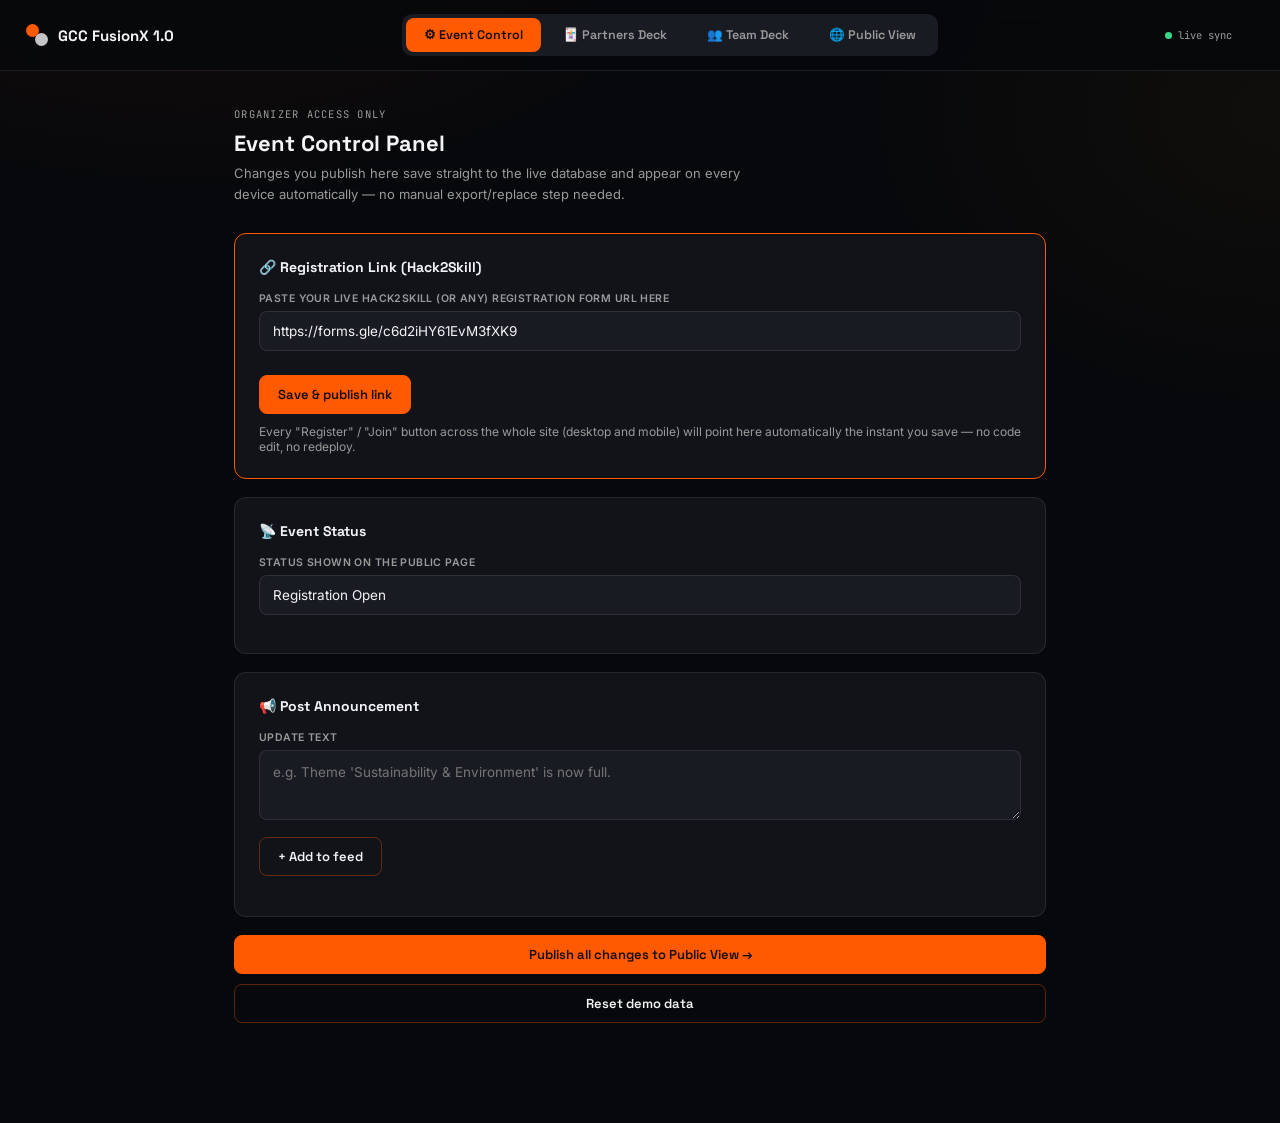
==== admin-portal.html @ 1b9ea613 "Update site content, jury assets, mobile view, and live sync fixes" ====
<!DOCTYPE html>
<html lang="en">
<head>
<meta charset="UTF-8"><meta name="viewport" content="width=device-width, initial-scale=1.0">
<title>GCC FusionX 1.0 — Unified Admin Portal</title>
<link href="https://fonts.googleapis.com/css2?family=Space+Grotesk:wght@500;600;700&family=Inter:wght@400;500;600&family=JetBrains+Mono:wght@400;500;600&display=swap" rel="stylesheet">
<script src="state.js"></script>
<script src="animations.js" defer></script>
<!-- The real, permanent published data (see data/site-data.js). Admin
     edits below start from this baseline, and "Download & Publish"
     writes a new copy of this exact file for you to replace it with. -->
<script src="data/site-data.js"></script>
<!-- Firebase: every save below (partners, team, registration link) now
     writes straight to this shared database — automatic, no manual
     download/replace step. Every visitor's browser listens to the same
     database in real time. -->
<script src="https://www.gstatic.com/firebasejs/10.12.2/firebase-app-compat.js"></script>
<script src="https://www.gstatic.com/firebasejs/10.12.2/firebase-firestore-compat.js"></script>
<script src="js/firebase-init.js"></script>
<script src="js/site-live-sync.js"></script>
<style>
/* =====================================================================
   DESIGN TOKENS
   ===================================================================== */
:root{
  --bg:#07080b; --surface:#111318; --surface2:#191b22; --surface3:#1f2130;
  --ink:#f4f4f6; --muted:#9a9a9a; --muted2:#5a5c68;
  --accent:#FF5A00; --accent-dim:rgba(255,90,0,0.14); --accent-border:rgba(255,90,0,0.35);
  --green:#35d68a; --green-dim:rgba(53,214,138,0.1); --green-border:rgba(53,214,138,0.28);
  --amber:#ffb020;
  --line:rgba(255,255,255,0.09); --line-hover:rgba(255,255,255,0.2);
  --radius:12px; --radius-sm:8px;
  --font-ui:'Inter',sans-serif;
  --font-display:'Space Grotesk',sans-serif;
  --font-mono:'JetBrains Mono',monospace;
}
*{box-sizing:border-box;margin:0;padding:0;}
html,body{background:var(--bg);color:var(--ink);font-family:var(--font-ui);font-size:14px;-webkit-font-smoothing:antialiased;}
body{
  background-image:
    radial-gradient(ellipse 900px 500px at 15% -10%,rgba(255,90,0,0.07),transparent 60%),
    radial-gradient(ellipse 700px 500px at 100% 10%,rgba(255,176,32,0.04),transparent 60%);
  min-height:100vh;
}
h1,h2,h3{font-family:var(--font-display);margin:0;}
a{color:inherit;text-decoration:none;}
code{font-family:var(--font-mono);font-size:.9em;}

/* =====================================================================
   TOP MODE BAR
   ===================================================================== */
.modebar{
  background:rgba(7,8,11,.9);
  backdrop-filter:blur(16px);
  border-bottom:1px solid var(--line);
  padding:14px 26px;
  display:flex;align-items:center;justify-content:space-between;
  flex-wrap:wrap;gap:12px;
  position:sticky;top:0;z-index:50;
}
.brand{display:flex;align-items:center;gap:10px;font-family:var(--font-display);font-weight:700;font-size:15px;}
.brand .mark{width:22px;height:22px;position:relative;}
.brand .mark .c1,.brand .mark .c2{position:absolute;width:13px;height:13px;border-radius:50%;}
.brand .mark .c1{background:var(--accent);top:0;left:0;}
.brand .mark .c2{background:var(--ink);bottom:0;right:0;opacity:.8;}

.tabs{display:flex;gap:4px;background:var(--surface2);padding:4px;border-radius:10px;}
.tab{
  padding:9px 18px;border-radius:8px;
  font-size:12.5px;font-weight:600;font-family:var(--font-display);
  cursor:pointer;color:var(--muted);background:transparent;border:none;
  transition:background .18s,color .18s;
}
.tab.active{background:var(--accent);color:#140D0A;}
.tab:hover:not(.active){background:var(--surface3);color:var(--ink);}

.conn{font-family:var(--font-mono);font-size:10.5px;color:var(--muted);display:flex;align-items:center;gap:6px;}
.live-dot{width:7px;height:7px;border-radius:50%;background:var(--green);
  box-shadow:0 0 0 0 rgba(53,214,138,.55);animation:ldpulse 1.8s infinite;}
@keyframes ldpulse{0%{box-shadow:0 0 0 0 rgba(53,214,138,.55);}70%{box-shadow:0 0 0 7px rgba(53,214,138,0);}100%{box-shadow:0 0 0 0 rgba(53,214,138,0);}}
.waveform{display:flex;align-items:flex-end;gap:2px;height:12px;margin-left:2px;}
.waveform span{width:2px;background:var(--green);border-radius:1px;animation:wv .9s ease-in-out infinite;}
.waveform span:nth-child(1){animation-delay:0s;}
.waveform span:nth-child(2){animation-delay:.15s;}
.waveform span:nth-child(3){animation-delay:.3s;}
.waveform span:nth-child(4){animation-delay:.45s;}
@keyframes wv{0%,100%{height:3px;}50%{height:12px;}}

.view{display:none;} .view.active{display:block;}

/* =====================================================================
   SHARED FORM COMPONENTS
   ===================================================================== */
.wrap{max-width:860px;margin:0 auto;padding:36px 24px 100px;}
.eyebrow{font-family:var(--font-mono);font-size:10.5px;letter-spacing:.12em;text-transform:uppercase;color:var(--muted);margin-bottom:8px;}
h1.pg{font-family:var(--font-display);font-size:22px;font-weight:700;margin-bottom:6px;}
p.lede{color:var(--muted);font-size:13px;margin-bottom:28px;max-width:520px;line-height:1.6;}
.card{background:var(--surface);border:1px solid var(--line);border-radius:var(--radius);padding:24px;margin-bottom:18px;transition:border-color .2s;}
.card:hover{border-color:var(--line-hover);}
.card h3{font-family:var(--font-display);font-size:14px;margin-bottom:16px;display:flex;align-items:center;gap:8px;}
.field-label{font-size:10.5px;color:var(--muted);letter-spacing:.04em;text-transform:uppercase;margin-bottom:6px;display:block;}
.field{width:100%;background:var(--surface2);border:1px solid var(--line);color:var(--ink);border-radius:var(--radius-sm);padding:11px 13px;font-size:13.5px;font-family:var(--font-ui);margin-bottom:14px;transition:border-color .15s,box-shadow .15s;}
.field:focus{outline:none;border-color:var(--accent);box-shadow:0 0 0 3px var(--accent-dim);}
textarea.field{resize:vertical;min-height:70px;}
select.field{appearance:none;}
.grid2{display:grid;grid-template-columns:1fr 1fr;gap:14px;}
.btn{padding:10px 18px;border-radius:var(--radius-sm);font-family:var(--font-display);font-weight:600;font-size:13px;border:1px solid var(--line);cursor:pointer;display:inline-flex;align-items:center;gap:8px;background:var(--surface2);color:var(--ink);transition:border-color .15s,background .15s,transform .1s;}
.btn:hover{border-color:var(--line-hover);background:var(--surface3);}
.btn:active{transform:scale(.97);}
.btn-primary{background:var(--accent);border-color:var(--accent);color:#140D0A;}
.btn-primary:hover{background:#ff7020;border-color:#ff7020;}
.btn-outline{background:transparent;border:1px solid var(--accent-border);color:var(--ink);}
.btn-full{width:100%;justify-content:center;}
.btn-sm{padding:7px 12px;font-size:12px;}
.btn-danger{color:#ff6b6b;}
.thumb{width:100%;height:140px;object-fit:cover;border-radius:8px;border:1px solid var(--line);margin-bottom:12px;background:var(--surface2);}
.status-pill{display:inline-flex;align-items:center;gap:6px;font-family:var(--font-mono);font-size:11px;padding:6px 12px;border-radius:14px;}
.status-pill.open{background:var(--green-dim);color:var(--green);}
.status-pill.closed{background:var(--accent-dim);color:var(--accent);}
.status-pill.live{background:#2b2410;color:#f0c65a;}
.feed-item{padding:12px 0;border-bottom:1px solid var(--line);font-size:12.5px;color:var(--muted);display:flex;justify-content:space-between;gap:10px;}
.feed-item:last-child{border-bottom:none;}
.feed-item b{color:var(--ink);font-weight:500;}
.feed-item .ftime{font-family:var(--font-mono);font-size:10.5px;color:var(--muted2);white-space:nowrap;}
.del-x{color:var(--muted2);cursor:pointer;font-size:14px;margin-left:8px;}
.del-x:hover{color:#ff6b6b;}

/* Stepper */
.stepper{display:flex;align-items:center;border:1px solid var(--accent-border);border-radius:var(--radius-sm);overflow:hidden;background:var(--surface2);}
.stepper button{padding:10px 14px;background:transparent;border:none;color:var(--ink);font-weight:bold;cursor:pointer;font-size:16px;transition:background .15s;}
.stepper button:hover{background:var(--surface3);}
.stepper input{width:54px;text-align:center;border:none;padding:10px 0;background:transparent;color:var(--ink);font-size:14px;}

/* =====================================================================
   PUBLIC VIEW
   ===================================================================== */
.pub-hero{position:relative;height:300px;overflow:hidden;border-bottom:1px solid var(--line);}
.pub-hero img{width:100%;height:100%;object-fit:cover;display:block;}
.pub-hero .overlay{position:absolute;inset:0;background:linear-gradient(180deg,rgba(7,8,11,.1) 0%,rgba(7,8,11,.95) 100%);display:flex;flex-direction:column;justify-content:flex-end;padding:28px;}
.pub-hero h1{font-family:var(--font-display);font-weight:700;font-size:26px;margin-bottom:6px;}
.pub-status-row{display:flex;align-items:center;gap:12px;padding:14px 28px;border-bottom:1px solid var(--line);background:var(--surface);}
.pub-body{padding:28px;}
.pub-section{margin-bottom:28px;}
.pub-section h2{font-family:var(--font-display);font-size:14px;margin-bottom:12px;color:var(--muted);text-transform:uppercase;letter-spacing:.06em;font-weight:600;}
.payment-banner{background:var(--surface);border:1px solid var(--green-border);border-radius:var(--radius-sm);padding:16px 20px;margin-bottom:22px;font-size:13.5px;}
.payment-banner b{color:var(--green);}
.video-embed{border:1px solid var(--line);border-radius:var(--radius-sm);padding:14px;font-size:12.5px;color:var(--muted);background:var(--surface);}
.video-embed a{color:var(--accent);}
.last-sync{font-family:var(--font-mono);font-size:10.5px;color:var(--muted2);text-align:center;padding:20px;}

/* Public view — partner cards (read-only) */
.pub-partners-grid{display:grid;grid-template-columns:repeat(auto-fill,minmax(240px,1fr));gap:14px;}
.pub-partner-card{background:var(--surface);border:1px solid var(--line);border-radius:var(--radius);padding:18px;display:flex;flex-direction:column;gap:10px;transition:border-color .2s;}
.pub-partner-card:hover{border-color:var(--line-hover);}
.pub-partner-top{display:flex;align-items:center;gap:12px;}
.pub-partner-logo{width:44px;height:44px;border-radius:8px;background:#0d0e12;border:1px solid var(--line);display:flex;align-items:center;justify-content:center;overflow:hidden;flex-shrink:0;}
.pub-partner-logo img{width:80%;height:80%;object-fit:contain;}
.pub-partner-logo .no-logo{font-size:9px;color:var(--muted2);text-align:center;line-height:1.2;padding:2px;}
.pub-partner-name{font-family:var(--font-display);font-size:13.5px;font-weight:600;line-height:1.3;}
.pub-partner-role{font-size:11.5px;color:var(--muted);margin-top:1px;}
.pub-partner-badge{display:inline-block;font-family:var(--font-mono);font-size:9.5px;letter-spacing:.06em;text-transform:uppercase;padding:3px 8px;border-radius:20px;background:var(--accent-dim);color:var(--accent);border:1px solid var(--accent-border);width:fit-content;}
.pub-partner-desc{font-size:12px;color:var(--muted);line-height:1.55;}
.pub-partner-link{display:inline-flex;align-items:center;gap:5px;font-size:12px;font-weight:600;color:var(--accent);text-decoration:none;margin-top:2px;}
.pub-partner-link:hover{text-decoration:underline;}
.pub-partners-empty{font-size:12.5px;color:var(--muted2);padding:16px 0;}

/* =====================================================================
   PARTNERS DECK
   ===================================================================== */
.deck-intro{color:var(--muted);font-size:13.5px;line-height:1.6;margin-bottom:22px;padding:14px 16px;background:var(--surface);border:1px solid var(--line);border-radius:10px;}
.deck-intro strong{color:var(--ink);font-weight:600;}
.deck-actions{display:flex;gap:8px;flex-wrap:wrap;margin-bottom:22px;}

.partner-deck-card{display:grid;grid-template-columns:44px 1fr;gap:0;background:var(--surface);border:1px solid var(--line);border-radius:var(--radius);margin-bottom:16px;overflow:hidden;transition:border-color .2s;}
.partner-deck-card:hover{border-color:var(--line-hover);}
.card-rail{background:var(--surface2);border-right:1px solid var(--line);display:flex;flex-direction:column;align-items:center;justify-content:space-between;padding:16px 0;}
.rail-num{font-family:var(--font-display);font-size:13px;font-weight:600;color:var(--accent);}
.rail-order-btns{display:flex;flex-direction:column;gap:4px;}
.rail-btn{width:26px;height:22px;border:1px solid var(--line);background:transparent;color:var(--muted);border-radius:5px;cursor:pointer;font-size:11px;display:flex;align-items:center;justify-content:center;}
.rail-btn:hover{color:var(--ink);border-color:var(--line-hover);}
.rail-btn:disabled{opacity:.25;cursor:default;}
.card-body{padding:20px 22px;}
.card-body-grid{display:grid;grid-template-columns:132px 1fr;gap:20px;}
.logo-col{display:flex;flex-direction:column;align-items:center;gap:8px;}
.logo-preview{width:100%;aspect-ratio:1;border-radius:10px;background:#0d0e12;border:1px solid var(--line);display:flex;align-items:center;justify-content:center;overflow:hidden;}
.logo-preview img{width:78%;height:78%;object-fit:contain;}
.logo-preview.empty{color:var(--muted2);font-size:11px;text-align:center;padding:8px;}
.logo-upload-btn{font-size:11px;width:100%;justify-content:center;}
.member-photo-preview{width:56px;height:56px;border-radius:50%;background:#0d0e12;border:1px solid var(--line);display:flex;align-items:center;justify-content:center;overflow:hidden;flex-shrink:0;}
.member-photo-preview img{width:100%;height:100%;object-fit:cover;}
.member-photo-preview.empty{color:var(--muted2);font-size:9px;text-align:center;line-height:1.2;padding:2px;}
.member-photo-upload-btn{font-size:11px;white-space:nowrap;}
.logo-path-input{width:100%;font-size:11px;padding:6px 8px;text-align:center;}
.field-group{display:flex;flex-direction:column;gap:4px;}
.field-row{display:grid;grid-template-columns:1fr 1fr;gap:14px;margin-bottom:14px;}
.field-full{margin-bottom:14px;}
label{font-size:11px;font-weight:600;letter-spacing:.04em;text-transform:uppercase;color:var(--muted2);}
input[type="text"],input[type="url"],textarea,select{font-family:var(--font-ui);background:#0d0e12;border:1px solid var(--line);border-radius:8px;padding:9px 11px;font-size:13.5px;color:var(--ink);width:100%;resize:vertical;}
input:focus,textarea:focus,select:focus{outline:none;border-color:var(--accent);box-shadow:0 0 0 3px var(--accent-dim);}
textarea{min-height:54px;line-height:1.5;font-family:var(--font-ui);}
.type-select{max-width:220px;}
.card-footer-row{display:flex;align-items:center;justify-content:space-between;margin-top:4px;padding-top:14px;border-top:1px solid var(--line);}
.link-toggle-row{display:flex;align-items:center;gap:8px;}
.link-fields{display:none;grid-template-columns:1.3fr 1fr;gap:14px;margin-top:12px;}
.link-fields.visible{display:grid;}
input[type="checkbox"]{width:15px;height:15px;accent-color:var(--accent);}
.add-partner-btn{width:100%;padding:16px;border:1.5px dashed var(--line);border-radius:var(--radius);background:transparent;color:var(--muted);font-family:var(--font-ui);font-size:13.5px;font-weight:500;cursor:pointer;transition:border-color .15s,color .15s,background .15s;}
.add-partner-btn:hover{border-color:var(--accent);color:var(--ink);background:var(--accent-dim);}
input[type="file"]{display:none;}
.empty-state{text-align:center;padding:60px 20px;color:var(--muted);}

/* =====================================================================
   TOASTS
   ===================================================================== */
.toast-event{position:fixed;bottom:22px;left:50%;transform:translateX(-50%) translateY(20px);background:var(--green);color:#08150f;font-family:var(--font-display);font-weight:600;font-size:13px;padding:12px 22px;border-radius:8px;opacity:0;transition:all .25s;pointer-events:none;z-index:999;}
.toast-event.show{opacity:1;transform:translateX(-50%) translateY(0);}
.toast-deck{position:fixed;bottom:22px;right:22px;background:var(--surface2);border:1px solid var(--green-border);color:var(--green);font-size:12.5px;font-weight:500;padding:9px 16px;border-radius:999px;display:flex;align-items:center;gap:7px;opacity:0;transform:translateY(8px);transition:opacity .25s,transform .25s;pointer-events:none;z-index:999;}
.toast-deck.show{opacity:1;transform:translateY(0);}

@media(max-width:680px){
  .card-body-grid{grid-template-columns:1fr;} .field-row,.link-fields{grid-template-columns:1fr;}
  .logo-col{flex-direction:row;align-items:center;} .logo-preview{width:60px;height:60px;flex-shrink:0;}
  .grid2{grid-template-columns:1fr;} .modebar{padding:12px 16px;}
  .tabs .tab{padding:8px 10px;font-size:11px;} .wrap{padding:22px 14px 100px;}
}
</style>
</head>
<body>

<!-- ============================================================
     MODE BAR — 3 tabs
     ============================================================ -->
<div class="modebar">
  <div class="brand">
    <div class="mark"><div class="c1"></div><div class="c2"></div></div>
    GCC FusionX 1.0
  </div>
  <div class="tabs">
    <button class="tab active" id="tabEvent"  onclick="switchView('event')">&#9881; Event Control</button>
    <button class="tab"        id="tabDeck"   onclick="switchView('deck')">&#127183; Partners Deck</button>
    <button class="tab"        id="tabTeam"   onclick="switchView('team')">&#128101; Team Deck</button>
    <button class="tab"        id="tabPublic" onclick="switchView('public')">&#127760; Public View</button>
  </div>
  <div class="conn">
    <span class="live-dot"></span> live sync
    <span class="waveform"><span></span><span></span><span></span><span></span></span>
  </div>
</div>

<!-- ============================================================
     TAB 1  EVENT CONTROL
     ============================================================ -->
<div class="view active" id="view-event">
  <div class="wrap">
    <div class="eyebrow">Organizer access only</div>
    <h1 class="pg">Event Control Panel</h1>
    <p class="lede">Changes you publish here save straight to the live database and appear on every device automatically — no manual export/replace step needed.</p>

    <div class="card" style="border-color:var(--accent,#ff5a00);">
      <h3>&#128279; Registration Link (Hack2Skill)</h3>
      <label class="field-label">Paste your live Hack2Skill (or any) registration form URL here</label>
      <input class="field" id="regLinkInput" placeholder="https://hack2skill.com/hackathon/your-form-slug">
      <button class="btn btn-primary" style="margin-top:10px;" onclick="saveRegLink()">Save &amp; publish link</button>
      <div id="regLinkStatus" style="margin-top:8px;font-size:12.5px;color:var(--muted);"></div>
      <p style="margin-top:10px;font-size:12px;color:var(--muted);">
        Every "Register" / "Join" button across the whole site (desktop and mobile) will point here
        automatically the instant you save &#8212; no code edit, no redeploy.
      </p>
    </div>

    <div class="card">
      <h3>&#128225; Event Status</h3>
      <label class="field-label">Status shown on the public page</label>
      <select class="field" id="statusInput">
        <option value="open">Registration Open</option>
        <option value="closing">Closing Soon</option>
        <option value="closed">Registration Closed</option>
        <option value="live">Event Live &#8212; Day of Hackathon</option>
        <option value="ended">Event Ended</option>
      </select>
    </div>

    <div class="card">
      <h3>&#128226; Post Announcement</h3>
      <label class="field-label">Update text</label>
      <textarea class="field" id="updateInput" placeholder="e.g. Theme 'Sustainability &amp; Environment' is now full."></textarea>
      <button class="btn btn-outline" onclick="postUpdate()">+ Add to feed</button>
      <div id="feedList" style="margin-top:16px;"></div>
    </div>

    <button class="btn btn-primary btn-full" onclick="publishAll()">Publish all changes to Public View &#8594;</button>
    <button class="btn btn-outline btn-full" style="margin-top:10px;" onclick="resetEventData()">Reset demo data</button>
  </div>
</div>

<!-- ============================================================
     TAB 2  PARTNERS DECK
     ============================================================ -->
<div class="view" id="view-deck">
  <div class="wrap">
    <div class="eyebrow">Partners carousel editor</div>
    <h1 class="pg">Partners Control Deck</h1>
    <div class="deck-intro" style="border-color:var(--green,#2ecc71);">
      <strong>&#9989; Automatic now:</strong> every change here saves straight to the live
      database and updates <code>index.html</code> everywhere &#8212; this browser, other
      devices, mobile, even after you close this tab or share/host the code. No download,
      no manual file replace needed.
    </div>
    <div class="deck-actions">
      <button class="btn btn-sm" id="btnExport">Export JSON (backup)</button>
      <button class="btn btn-sm" id="btnImport">Import JSON</button>
      <input type="file" id="importFile" accept="application/json">
      <button class="btn btn-sm btn-danger" id="btnReset">Reset to defaults</button>
      <a class="btn btn-sm btn-primary" href="index.html" target="_blank" rel="noopener">View live page &#8599;</a>
    </div>
    <div id="cardsList"></div>
    <button class="add-partner-btn" id="btnAdd">+ Add partner / sponsor</button>
  </div>
</div>

<!-- ============================================================
     TAB 2b  TEAM DECK (Guide the Vision / Organizers)
     ============================================================ -->
<div class="view" id="view-team">
  <div class="wrap">
    <div class="eyebrow">Organizer editor</div>
    <h1 class="pg">Team Control Deck</h1>
    <div class="deck-intro">
      <strong>How this works:</strong> this edits the "Guide the Vision" and "Organizers"
      groups shown on <code>index.html</code>'s desktop People section AND the
      mobile Organizers accordion &#8212; both read the same data, so a change here updates
      both at once.
    </div>
    <div class="deck-intro" style="border-color:var(--green,#2ecc71);">
      <strong>&#9989; Automatic now:</strong> every change here saves straight to the live
      database and updates everywhere &#8212; this browser, other devices, mobile, even after
      you close this tab or share/host the code. No download, no manual file replace needed.
    </div>
    <div class="deck-actions">
      <button class="btn btn-sm btn-danger" id="btnTeamReset">Reset to defaults</button>
      <a class="btn btn-sm btn-primary" href="index.html" target="_blank" rel="noopener">View live page &#8599;</a>
    </div>
    <div id="teamGroupsList"></div>
    <button class="btn btn-primary btn-full" style="margin-top:18px;" onclick="publishTeam()">Publish all changes to Public View &#8594;</button>
  </div>
</div>

<!-- ============================================================
     TAB 3  PUBLIC VIEW
     ============================================================ -->
<div class="view" id="view-public">
  <div class="pub-hero">
    <img id="pubHeroImg" src="" alt="event">
    <div class="overlay">
      <h1>FUSIONX 1.0 &#8212; Where Ideas Collide</h1>
      <div style="font-family:var(--font-mono);font-size:11px;color:var(--muted);margin-top:4px;">Paavai Engineering College &middot; Dept of IT &times; Growing Coders Club</div>
    </div>
  </div>
  <div class="pub-status-row">
    <span class="status-pill open" id="pubStatusPill">Registration Open</span>
    <span style="font-family:var(--font-mono);font-size:11px;color:var(--muted2);">Updated live by event organizers</span>
  </div>
  <div style="max-width:860px;margin:0 auto;padding:0 0 80px;">
    <div class="pub-body">
      <div class="payment-banner" id="pubPaymentBanner" style="display:none;">
        <b>Payment update:</b> <span id="pubPaymentText"></span>
      </div>
      <div class="pub-section">
        <h2>Event Highlight Video</h2>
        <div class="video-embed" id="pubVideoBox">No video posted yet.</div>
      </div>
      <div class="pub-section">
        <h2>Live Announcements</h2>
        <div id="pubFeed"></div>
      </div>
      <div class="pub-section">
        <h2>Partners &amp; Sponsors</h2>
        <div id="pubPartnersList"></div>
      </div>
    </div>
  </div>
  <div class="last-sync" id="lastSync">syncing...</div>
</div>

<!-- Toasts -->
<div class="toast-event" id="toastEvent">Published &#10003;</div>
<div class="toast-deck"  id="toastDeck">&#10003; Saved &#8212; live on index.html</div>

<!-- ============================================================
     JAVASCRIPT
     ============================================================ -->
<script>
/* ==============================================================
   A — EVENT CONTROL (Tabs 1 + 3)
   ============================================================== */
var STORE_KEY = 'gcc_fusionx_live_state';
var DEFAULT_STATE = {
  heroImage: 'https://images.unsplash.com/photo-1504384308090-c894fdcc538d?w=1200&q=80',
  video: '', status: 'open', paymentNote: '',
  updates: [{ id: 1, text: 'Registrations are now open — 30 team slots across 5 themes.', time: new Date().toLocaleString() }]
};
var THEMES = ['Smart Campus & Education','AI for Social Good','Sustainability & Environment','Healthcare & Medical Innovation','Open Innovation & Emerging Tech'];

function sLabel(s){ return {open:'Registration Open',closing:'Closing Soon',closed:'Registration Closed',live:'Event Live — Day of Hackathon',ended:'Event Ended'}[s]||s; }
function sClass(s){ if(s==='open') return 'open'; if(s==='closed'||s==='ended') return 'closed'; return 'live'; }
function loadEvState(){ try{ var r=localStorage.getItem(STORE_KEY); return r?JSON.parse(r):JSON.parse(JSON.stringify(DEFAULT_STATE)); }catch(e){ return JSON.parse(JSON.stringify(DEFAULT_STATE)); } }
function saveEvState(state){ try{ localStorage.setItem(STORE_KEY,JSON.stringify(state)); return true; }catch(e){ return false; } }

var localState = loadEvState();
var latestSlots = null;

/* ==============================================================
   LIVE PUBLISH — writes partners + team + registration link
   straight to Firestore. This is what makes admin edits automatic:
   no download, no manual file replace, works the same whether this
   admin page is opened locally or on the hosted site.
   ============================================================== */
var REG_LINK_KEY = 'fusionx_registration_link';
var DEFAULT_REG_LINK = 'https://forms.gle/c6d2iHY61EvM3fXK9';
var registrationLink = (function(){
  try{ return localStorage.getItem(REG_LINK_KEY) || (window.FX_PUBLISHED_DATA && window.FX_PUBLISHED_DATA.registrationLink) || DEFAULT_REG_LINK; }
  catch(e){ return DEFAULT_REG_LINK; }
})();

function getEffectiveRegLink(){
  var input = document.getElementById('regLinkInput');
  if (input && input.value.trim()) {
    return input.value.trim();
  }
  if (registrationLink && registrationLink.trim()) {
    return registrationLink.trim();
  }
  if (window.FX_PUBLISHED_DATA && typeof window.FX_PUBLISHED_DATA.registrationLink === 'string' && window.FX_PUBLISHED_DATA.registrationLink.trim()) {
    return window.FX_PUBLISHED_DATA.registrationLink.trim();
  }
  try {
    var stored = localStorage.getItem(REG_LINK_KEY);
    if (stored && stored.trim()) return stored.trim();
  } catch(e){}
  return DEFAULT_REG_LINK;
}

function publishLive(){
  registrationLink = getEffectiveRegLink();
  if (window.FX_PUBLISHED_DATA) {
    window.FX_PUBLISHED_DATA.registrationLink = registrationLink;
  }
  if(!window.FX_DOC){
    return;
  }
  window.FX_DOC.set({
    partners: partners,
    team: teamData,
    registrationLink: registrationLink
  }, { merge: true }).catch(function(err){
    console.warn('[FusionX] Live publish failed:', err);
  });
}

function saveRegLink(){
  var input = document.getElementById('regLinkInput');
  var v = input ? input.value.trim() : '';
  registrationLink = v || DEFAULT_REG_LINK;
  try{ localStorage.setItem(REG_LINK_KEY, registrationLink); }catch(e){}
  if (window.FX_PUBLISHED_DATA) {
    window.FX_PUBLISHED_DATA.registrationLink = registrationLink;
  }
  if (input) input.value = registrationLink;
  publishLive();
  var st = document.getElementById('regLinkStatus');
  if (st) {
    st.style.color = 'var(--green)';
    st.textContent = 'Saved \u2713 every Register button on the site now points here.';
  }
}

// Hydrate the registration link field once the page (and, if connected,
// Firestore's live value) is ready.
function hydrateRegLink(){
  var input = document.getElementById('regLinkInput');
  if(!input) return;
  registrationLink = getEffectiveRegLink();
  input.value = registrationLink;
}
window.addEventListener('fx:live-update', hydrateRegLink);
document.addEventListener('DOMContentLoaded', hydrateRegLink);

// If this browser has no unpublished local draft, adopt the live
// Firestore data the moment it arrives (covers first load / a fresh
// browser / a fresh copy of the project that hasn't edited anything yet).
var PARTNERS_KEY_PROBE = 'fusionx_partners_store';
var TEAM_KEY_PROBE = 'fusionx_team_store';
window.addEventListener('fx:live-update', function(){
  var hasPartnersDraft, hasTeamDraft;
  try{ hasPartnersDraft = !!localStorage.getItem(PARTNERS_KEY_PROBE); }catch(e){ hasPartnersDraft = false; }
  try{ hasTeamDraft = !!localStorage.getItem(TEAM_KEY_PROBE); }catch(e){ hasTeamDraft = false; }
  if(!hasPartnersDraft){ partners = FXP.load(); if(typeof renderDeck==='function') renderDeck(); }
  if(!hasTeamDraft){ teamData = FXT.load(); if(typeof renderTeamDeck==='function') renderTeamDeck(); }
});


function loadSlots(){
  var raw=null;
  try{ raw=localStorage.getItem('fusionx_slots_store'); if(raw) latestSlots=JSON.parse(raw); }catch(e){}
  var defMax=parseInt(document.getElementById('globalSlotInput').value)||6;
  if(!latestSlots) latestSlots={defaultSlotsPerTheme:defMax,themes:{}};
  THEMES.forEach(function(t){ if(!latestSlots.themes[t]) latestSlots.themes[t]={used:0,remaining:defMax,total:defMax,isFull:false}; });
  var html='';
  Object.keys(latestSlots.themes).forEach(function(theme){
    var info=latestSlots.themes[theme];
    var pct=Math.min(100,Math.round((info.used/info.total)*100));
    var st=info.isFull
      ?'<span style="color:var(--accent);font-weight:bold;font-size:11.5px;">FULL (0/'+info.total+' left)</span>'
      :'<span style="color:var(--green);font-size:11.5px;">'+info.remaining+'/'+info.total+' slots left</span>';
    html+='<div style="margin-bottom:12px;"><div style="display:flex;justify-content:space-between;align-items:center;font-size:12.5px;margin-bottom:6px;"><span><b>'+theme+'</b></span>'+st+'</div>'
         +'<div style="height:7px;background:var(--surface2);border:1px solid var(--line);border-radius:4px;overflow:hidden;">'
         +'<div style="width:'+pct+'%;height:100%;background:'+(info.isFull?'var(--accent)':'linear-gradient(90deg,var(--accent),var(--green))')+';transition:width .4s ease;"></div></div></div>';
  });
  document.getElementById('adminSlotsList').innerHTML=html;
  updateBalanceView();
}

function updateBalanceView(){
  var sel=document.getElementById('adminSlotThemeSelect');
  var badge=document.getElementById('balanceBadge');
  var ratio=document.getElementById('balanceRatio');
  var usedEl=document.getElementById('balanceUsed');
  var inp=document.getElementById('themeSlotInput');
  if(!sel||!badge) return;
  var t=sel.value;
  var info=(latestSlots&&latestSlots.themes&&latestSlots.themes[t])||{used:0,remaining:6,total:6,isFull:false};
  ratio.textContent=info.remaining+' / '+info.total+' Slots Remaining';
  usedEl.textContent='Registered: '+info.used+' team(s) \u00b7 Available: '+info.remaining+' slot(s)';
  if(document.activeElement!==inp) inp.value=info.total;
  if(info.isFull||info.remaining<=0){ badge.textContent='FULL'; badge.style.background='rgba(255,90,0,.2)'; badge.style.color='var(--accent)'; }
  else{ badge.textContent='AVAILABLE'; badge.style.background='var(--green-dim)'; badge.style.color='var(--green)'; }
}

function stepSlot(id,d){ var el=document.getElementById(id); el.value=Math.max(1,Math.min(15,(parseInt(el.value)||6)+d)); }

function saveGlobalSlot(){
  var n=parseInt(document.getElementById('globalSlotInput').value);
  var st=document.getElementById('globalSlotStatus');
  if(isNaN(n)||n<1){ st.style.color='var(--accent)'; st.textContent='Min 1 slot.'; return; }
  if(!latestSlots) latestSlots={defaultSlotsPerTheme:n,themes:{}};
  latestSlots.defaultSlotsPerTheme=n;
  THEMES.forEach(function(t){ var u=(latestSlots.themes[t]&&latestSlots.themes[t].used)||0; latestSlots.themes[t]={used:u,remaining:Math.max(0,n-u),total:n,isFull:u>=n}; });
  localStorage.setItem('fusionx_slots_store',JSON.stringify(latestSlots));
  st.style.color='var(--green)'; st.textContent='All themes set to '+n+' slots \u2713';
  loadSlots();
}

function saveThemeSlot(){
  var t=document.getElementById('adminSlotThemeSelect').value;
  var n=parseInt(document.getElementById('themeSlotInput').value);
  var st=document.getElementById('themeSlotStatus');
  if(!t||isNaN(n)||n<1){ st.style.color='var(--accent)'; st.textContent='Select a theme and enter valid slots.'; return; }
  if(!latestSlots) latestSlots={defaultSlotsPerTheme:6,themes:{}};
  var u=(latestSlots.themes[t]&&latestSlots.themes[t].used)||0;
  latestSlots.themes[t]={used:u,remaining:Math.max(0,n-u),total:n,isFull:u>=n};
  localStorage.setItem('fusionx_slots_store',JSON.stringify(latestSlots));
  st.style.color='var(--green)'; st.textContent='"'+t+'" updated to '+n+' slots \u2713';
  loadSlots();
}

function escHtml(s){ var d=document.createElement('div'); d.innerText=s; return d.innerHTML; }

function renderFeedAdmin(){
  var el=document.getElementById('feedList');
  var items=(localState.updates||[]).slice().reverse();
  el.innerHTML=items.length?items.map(function(u){
    return '<div class="feed-item"><span><b>'+escHtml(u.text)+'</b></span><span class="ftime">'+u.time+' <span class="del-x" onclick="delUpdate('+u.id+')">&#10005;</span></span></div>';
  }).join(''):'<div class="feed-item">No announcements yet.</div>';
}

function postUpdate(){
  var t=document.getElementById('updateInput').value.trim();
  if(!t) return;
  localState.updates=localState.updates||[];
  localState.updates.push({id:Date.now(),text:t,time:new Date().toLocaleString()});
  document.getElementById('updateInput').value='';
  renderFeedAdmin();
}
function delUpdate(id){ localState.updates=(localState.updates||[]).filter(function(u){ return u.id!==id; }); renderFeedAdmin(); }
function previewHero(){ document.getElementById('heroPreview').src=document.getElementById('heroImageInput').value; }

function hydrateAdmin(){
  localState=loadEvState();
  document.getElementById('heroImageInput').value=localState.heroImage||'';
  document.getElementById('heroPreview').src=localState.heroImage||'';
  document.getElementById('videoInput').value=localState.video||'';
  document.getElementById('statusInput').value=localState.status||'open';
  document.getElementById('paymentInput').value=localState.paymentNote||'';
  renderFeedAdmin(); loadSlots();
}

function publishAll(){
  saveRegLink();
  localState.heroImage=document.getElementById('heroImageInput').value;
  localState.video=document.getElementById('videoInput').value;
  localState.status=document.getElementById('statusInput').value;
  localState.paymentNote=document.getElementById('paymentInput').value;
  var ok=saveEvState(localState);
  showEvToast(ok?'Published to Public View \u2713':'Publish failed \u2014 try again');
  renderPublic(localState);
}

function resetEventData(){ localState=JSON.parse(JSON.stringify(DEFAULT_STATE)); saveEvState(localState); hydrateAdmin(); showEvToast('Demo data reset'); }
function showEvToast(msg){ var t=document.getElementById('toastEvent'); t.textContent=msg; t.classList.add('show'); setTimeout(function(){ t.classList.remove('show'); },2200); }

function renderPublic(state){
  document.getElementById('pubHeroImg').src=state.heroImage||DEFAULT_STATE.heroImage;
  var pill=document.getElementById('pubStatusPill');
  pill.textContent=sLabel(state.status); pill.className='status-pill '+sClass(state.status);
  var banner=document.getElementById('pubPaymentBanner');
  if(state.paymentNote&&state.paymentNote.trim()){ banner.style.display='block'; document.getElementById('pubPaymentText').textContent=state.paymentNote; }
  else banner.style.display='none';
  document.getElementById('pubVideoBox').innerHTML=state.video?'&#9654; <a href="'+state.video+'" target="_blank">'+state.video+'</a>':'No video posted yet.';
  var upds=(state.updates||[]).slice().reverse();
  document.getElementById('pubFeed').innerHTML=upds.length?upds.map(function(u){ return '<div class="feed-item"><span>'+escHtml(u.text)+'</span><span class="ftime">'+u.time+'</span></div>'; }).join(''):'<div class="feed-item">No announcements yet.</div>';
  document.getElementById('lastSync').textContent='last synced '+new Date().toLocaleTimeString();
  renderPublicPartners(partners);
}

function renderPublicPartners(pts){
  // Use passed array (live in-memory) so public view is always in sync with admin deck
  if(!pts) pts = partners;
  var el=document.getElementById('pubPartnersList'); if(!el) return;
  if(!pts.length){ el.innerHTML='<div class="pub-partners-empty">No partners added yet.</div>'; return; }
  el.innerHTML='<div class="pub-partners-grid">'+pts.map(function(p){
    var logoHtml=p.logo
      ?'<img src="'+escAttr(p.logo)+'" alt="'+escAttr(p.name)+'">'
      :'<span class="no-logo">No logo</span>';
    var ctaHtml=(p.linkText&&p.linkUrl)
      ?'<a class="pub-partner-link" href="'+escAttr(p.linkUrl)+'" target="_blank" rel="noopener">'+escHtml(p.linkText)+' &#8599;</a>'
      :'';
    return '<div class="pub-partner-card">'
      +'<div class="pub-partner-top">'
      +'<div class="pub-partner-logo">'+logoHtml+'</div>'
      +'<div><div class="pub-partner-name">'+escHtml(p.name||'Unnamed')+'</div>'
      +'<div class="pub-partner-role">'+escHtml(p.role||'')+'</div></div>'
      +'</div>'
      +(p.type?'<div class="pub-partner-badge">'+escHtml(p.type)+'</div>':'')
      +(p.partnerDesc?'<div class="pub-partner-desc">'+escHtml(p.partnerDesc)+'</div>':'')
      +ctaHtml
      +'</div>';
  }).join('')+'</div>';
}

function pollPublic(){ if(!document.getElementById('view-public').classList.contains('active')) return; renderPublic(loadEvState()); }

/* ==============================================================
   B — PARTNERS DECK (Tab 2)
   ============================================================== */
var PARTNERS_KEY = 'fusionx_partners_store';
var TYPE_OPTIONS = ['Community Partner','Platform Partner','Sponsor','Flagship Collaboration','Media Partner','Custom'];
var DEFAULT_PARTNERS = [
  {id:'p1',logo:'assets/gdg-logo.png',type:'Community Partner',eyebrow:'Together We Build',headingWhite:'Community',headingAccent:'Partners',desc:'We collaborate with forward-thinking organizations and communities to empower builders, innovators, and future leaders.',name:'Google Developer Groups',role:'Community Partner',partnerDesc:'Empowering student developers through learning, sharing, and building cutting-edge applications together.',linkText:'',linkUrl:''},
  {id:'p2',logo:'assets/gcc-logo.png',type:'Organizing Partner',eyebrow:'Powering The Build',headingWhite:'Organizing',headingAccent:'Partners',desc:'Fostering programmatic excellence, peer learning, and hands-on developer experiences across the ecosystem.',name:'Growing Coders Club',role:'Organizing Partner',partnerDesc:'Building a community of passionate developers through workshops, hackathons, and collaborative projects.',linkText:'',linkUrl:''},
  {id:'p3',logo:'partners/devfolio-mark.svg',type:'Platform Partner',eyebrow:'Ideas Today, Impact Tomorrow',headingWhite:'Platform',headingAccent:'Partners',desc:'We team up with platforms that power builders across the ecosystem, from first commit to demo day.',name:'Devfolio',role:'Platform Partner',partnerDesc:"Powering India's largest hackathons with seamless project submission, judging, and builder ecosystem tools.",linkText:'',linkUrl:''}
];

var FXP = {
  // Start from: 1) an in-progress unpublished draft in this browser, if
  // any, 2) otherwise the real published data (data/site-data.js) so the
  // admin is always editing on top of what's actually live, 3) otherwise
  // the hardcoded demo defaults (only true on a totally fresh copy of
  // the project where data/site-data.js hasn't been created yet).
  load: function(){
    try{
      var r=localStorage.getItem(PARTNERS_KEY);
      if(r){ var d=JSON.parse(r); if(Array.isArray(d)&&d.length) return d; }
    }catch(e){}
    var pub=window.FX_PUBLISHED_DATA&&window.FX_PUBLISHED_DATA.partners;
    if(Array.isArray(pub)&&pub.length) return JSON.parse(JSON.stringify(pub));
    return JSON.parse(JSON.stringify(DEFAULT_PARTNERS));
  },
  save: function(arr){
    localStorage.setItem(PARTNERS_KEY,JSON.stringify(arr));
    publishLive();
  },
  reset: function(){ var d=JSON.parse(JSON.stringify(DEFAULT_PARTNERS)); partners=d; FXP.save(d); return d; },
  blank: function(){ return {id:'p'+Date.now(),logo:'',type:'Community Partner',eyebrow:'Together We Build',headingWhite:'',headingAccent:'Partners',desc:'',name:'',role:'',partnerDesc:'',linkText:'',linkUrl:''}; }
};

var partners = FXP.load();
var toastDeckTimer = null;

/* ==============================================================
   PUBLISH — turns the current in-browser draft (partners + team,
   whatever is in memory right now) into a downloadable copy of
   data/site-data.js. The admin replaces that one file in the
   project and re-shares/re-hosts — that's what makes an edit
   PERMANENT instead of living only in this browser's localStorage.
   ============================================================== */
function downloadPublishedData(){
  var payload = {
    registrationLink: getEffectiveRegLink(),
    partners: partners,
    team: teamData
  };
  var body = "/* ==================================================================\n"
    + "   FUSIONX \u2014 PUBLISHED SITE DATA (the real, permanent source of truth)\n"
    + "   Generated by admin-portal.html on " + new Date().toLocaleString() + "\n"
    + "   Replace the existing data/site-data.js in your project with this\n"
    + "   file, then re-zip / re-upload / redeploy. Every visitor \u2014 web or\n"
    + "   mobile, any browser \u2014 will then see exactly this data, permanently.\n"
    + "   ================================================================== */\n"
    + "window.FX_PUBLISHED_DATA = " + JSON.stringify(payload, null, 2) + ";\n";
  var blob = new Blob([body], {type: 'text/javascript'});
  var url = URL.createObjectURL(blob);
  var a = document.createElement('a');
  a.href = url; a.download = 'site-data.js';
  document.body.appendChild(a); a.click(); document.body.removeChild(a);
  URL.revokeObjectURL(url);
  showDeckToast();
}

function showDeckToast(){ var t=document.getElementById('toastDeck'); t.classList.add('show'); clearTimeout(toastDeckTimer); toastDeckTimer=setTimeout(function(){ t.classList.remove('show'); },1600); }
function persistDeck(){ FXP.save(partners); showDeckToast(); renderPublicPartners(partners); }
function escAttr(s){ return String(s||'').replace(/"/g,'&quot;'); }
function typeOpts(cur){
  var opts=TYPE_OPTIONS.indexOf(cur)>=0?TYPE_OPTIONS:[cur].concat(TYPE_OPTIONS);
  return opts.map(function(o){ return '<option value="'+escAttr(o)+'"'+(o===cur?' selected':'')+'>'+o+'</option>'; }).join('');
}

function cardTemplate(p,i,tot){
  var hasLink=!!(p.linkUrl&&p.linkUrl.trim());
  var logo=p.logo?'<img src="'+escAttr(p.logo)+'" alt="">':'<span>No logo yet</span>';
  return '<div class="partner-deck-card" data-id="'+p.id+'">'
    +'<div class="card-rail">'
    +'<div class="rail-num">'+String(i+1).padStart(2,'0')+'</div>'
    +'<div class="rail-order-btns">'
    +'<button class="rail-btn" data-action="up" '+(i===0?'disabled':'')+' title="Move earlier">&#9650;</button>'
    +'<button class="rail-btn" data-action="down" '+(i===tot-1?'disabled':'')+' title="Move later">&#9660;</button>'
    +'</div></div>'
    +'<div class="card-body"><div class="card-body-grid">'
    +'<div class="logo-col">'
    +'<div class="logo-preview '+(p.logo?'':'empty')+'" data-logo-preview>'+logo+'</div>'
    +'<button class="btn btn-sm logo-upload-btn" data-action="upload">Upload logo</button>'
    +'<input type="file" accept="image/*,.svg" data-action="upload-input">'
    +'<input type="text" class="logo-path-input" placeholder="or path e.g. assets/gdg-logo.png" value="'+escAttr(p.logo)+'" data-field="logo">'
    +'</div>'
    +'<div>'
    +'<div class="field-row">'
    +'<div class="field-group"><label>Partner type</label><select class="type-select" data-field="type">'+typeOpts(p.type)+'</select></div>'
    +'<div class="field-group"><label>Eyebrow text</label><input type="text" data-field="eyebrow" value="'+escAttr(p.eyebrow)+'" placeholder="e.g. Together We Build"></div>'
    +'</div>'
    +'<div class="field-row">'
    +'<div class="field-group"><label>Heading (white)</label><input type="text" data-field="headingWhite" value="'+escAttr(p.headingWhite)+'"></div>'
    +'<div class="field-group"><label>Heading (accent)</label><input type="text" data-field="headingAccent" value="'+escAttr(p.headingAccent)+'"></div>'
    +'</div>'
    +'<div class="field-group field-full"><label>Slide description</label><textarea data-field="desc">'+escHtml(p.desc||'')+'</textarea></div>'
    +'<div class="field-row">'
    +'<div class="field-group"><label>Partner name</label><input type="text" data-field="name" value="'+escAttr(p.name)+'"></div>'
    +'<div class="field-group"><label>Role label</label><input type="text" data-field="role" value="'+escAttr(p.role)+'"></div>'
    +'</div>'
    +'<div class="field-group field-full"><label>Partner description</label><textarea data-field="partnerDesc">'+escHtml(p.partnerDesc||'')+'</textarea></div>'
    +'<div class="card-footer-row">'
    +'<label class="link-toggle-row" style="text-transform:none;letter-spacing:0;font-size:12.5px;color:var(--muted);">'
    +'<input type="checkbox" data-action="toggle-link" '+(hasLink?'checked':'')+'>Add a call-to-action link</label>'
    +'<button class="btn btn-sm btn-danger" data-action="delete">Delete</button>'
    +'</div>'
    +'<div class="link-fields '+(hasLink?'visible':'')+'" data-link-fields>'
    +'<div class="field-group"><label>Link text</label><input type="text" data-field="linkText" value="'+escAttr(p.linkText)+'" placeholder="Explore FusionX 1.0 \u2192"></div>'
    +'<div class="field-group"><label>Link URL</label><input type="text" data-field="linkUrl" value="'+escAttr(p.linkUrl)+'" placeholder="register.html"></div>'
    +'</div>'
    +'</div></div></div></div>';
}

function renderDeck(){
  var cl=document.getElementById('cardsList');
  if(!partners.length){ cl.innerHTML='<div class="empty-state">No partners yet \u2014 add the first one below.</div>'; return; }
  cl.innerHTML=partners.map(function(p,i){ return cardTemplate(p,i,partners.length); }).join('');
}

document.getElementById('cardsList').addEventListener('input',function(e){
  var card=e.target.closest('.partner-deck-card'); if(!card) return;
  var p=partners.find(function(x){ return x.id===card.dataset.id; }); if(!p) return;
  var f=e.target.dataset.field;
  if(f){ p[f]=e.target.value;
    if(f==='logo'){ var prev=card.querySelector('[data-logo-preview]'); prev.classList.toggle('empty',!p.logo); prev.innerHTML=p.logo?'<img src="'+escAttr(p.logo)+'" alt="">':'<span>No logo yet</span>'; }
    persistDeck();
  }
});

document.getElementById('cardsList').addEventListener('change',function(e){
  var card=e.target.closest('.partner-deck-card'); if(!card) return;
  var p=partners.find(function(x){ return x.id===card.dataset.id; }); if(!p) return;
  if(e.target.dataset.action==='toggle-link'){
    card.querySelector('[data-link-fields]').classList.toggle('visible',e.target.checked);
    if(!e.target.checked){ p.linkText=''; p.linkUrl=''; card.querySelectorAll('[data-field="linkText"],[data-field="linkUrl"]').forEach(function(i){ i.value=''; }); persistDeck(); }
  }
  if(e.target.dataset.action==='upload-input'){
    var file=e.target.files[0]; if(!file) return;
    var reader=new FileReader();
    reader.onload=function(){
      p.logo=reader.result;
      var prev=card.querySelector('[data-logo-preview]'); prev.classList.remove('empty'); prev.innerHTML='<img src="'+p.logo+'" alt="">';
      card.querySelector('[data-field="logo"]').value=p.logo.slice(0,40)+'...';
      persistDeck();
    };
    reader.readAsDataURL(file);
  }
});

document.getElementById('cardsList').addEventListener('click',function(e){
  var btn=e.target.closest('button[data-action]'); if(!btn) return;
  var card=btn.closest('.partner-deck-card'); var id=card.dataset.id;
  var idx=partners.findIndex(function(x){ return x.id===id; }); if(idx===-1) return;
  var a=btn.dataset.action;
  if(a==='up'&&idx>0){ var tmp=partners[idx-1]; partners[idx-1]=partners[idx]; partners[idx]=tmp; persistDeck(); renderDeck(); }
  if(a==='down'&&idx<partners.length-1){ var tmp2=partners[idx+1]; partners[idx+1]=partners[idx]; partners[idx]=tmp2; persistDeck(); renderDeck(); }
  if(a==='delete'){ if(confirm('Delete "'+( partners[idx].name||'this partner')+'"? This cannot be undone.')){ partners.splice(idx,1); persistDeck(); renderDeck(); } }
  if(a==='upload'){ card.querySelector('[data-action="upload-input"]').click(); }
});

document.getElementById('btnAdd').addEventListener('click',function(){ partners.push(FXP.blank()); persistDeck(); renderDeck(); document.getElementById('cardsList').lastElementChild.scrollIntoView({behavior:'smooth',block:'center'}); });
document.getElementById('btnReset').addEventListener('click',function(){ if(confirm('Reset all partners to the 3 original defaults?')){ partners=FXP.reset(); renderDeck(); showDeckToast(); } });
document.getElementById('btnExport').addEventListener('click',function(){ var blob=new Blob([JSON.stringify(partners,null,2)],{type:'application/json'}); var url=URL.createObjectURL(blob); var a=document.createElement('a'); a.href=url; a.download='fusionx-partners.json'; a.click(); URL.revokeObjectURL(url); });

var importFile=document.getElementById('importFile');
document.getElementById('btnImport').addEventListener('click',function(){ importFile.click(); });
importFile.addEventListener('change',function(){
  var f=importFile.files[0]; if(!f) return;
  var reader=new FileReader();
  reader.onload=function(){ try{ var parsed=JSON.parse(reader.result); if(!Array.isArray(parsed)) throw 0; partners=parsed; persistDeck(); renderDeck(); }catch(e){ alert('That file does not look like a valid partners export.'); } };
  reader.readAsText(f); importFile.value='';
});

/* ==============================================================
   C — TAB SWITCHER & INIT
   ============================================================== */
function switchView(name){
  ['event','deck','team','public'].forEach(function(v){
    document.getElementById('view-'+v).classList.toggle('active',v===name);
    var key='tab'+v.charAt(0).toUpperCase()+v.slice(1);
    document.getElementById(key).classList.toggle('active',v===name);
  });
  if(name==='public') pollPublic();
  if(name==='event')  hydrateAdmin();
  if(name==='deck')   renderDeck();
  if(name==='team')   renderTeamDeck();
}

/* ==============================================================
   C — TEAM DECK (Tab 2b): Guide the Vision / Organizers
   Shares its data shape and localStorage key with js/team-data.js so
   the desktop People section and the mobile Organizers accordion
   read exactly what this tab publishes.
   ============================================================== */
var TEAM_KEY = 'fusionx_team_store';
var TEAM_DEFAULT = {
  order: ['GV'],
  groups: {
    GV: { title:'Guide the Vision', icon:'fa-graduation-cap', blurb:'Overall guidance & faculty direction', members:[
      {name:'Shri. CA. N.V. Natarajan', role:'Chairman of Institutions', tag:'Chief Patron', img:'assets/team/chairman.jpg'},
      {name:'', role:'', tag:'Chief Patron', img:'assets/team/ccmam.jpg'},
      {name:'Dr. M. Perm Kumar', role:'Principal of Paavai Engineering College', tag:'Patron', img:'assets/team/principal.jpg'},
      {name:'Dr. B. Venkatesan', role:'Head of IT', tag:'Convener', img:'assets/team/hod.jpg'},
      {name:'Mr. R. Rakesh', role:'AP/IT', tag:'Faculty Co-ordinator', img:''},
      {name:'Mrs. B. Deepa', role:'AP/IT', tag:'Faculty Co-ordinator', img:'assets/team/deepa.jpg'}
    ]}
  }
};

var FXT = {
  // Same priority as FXP.load above: draft in this browser, then the
  // real published data, then the hardcoded fallback.
  load: function(){
    try{
      var r = localStorage.getItem(TEAM_KEY);
      if(r){ var d=JSON.parse(r); if(d&&d.groups&&d.order) return d; }
    }catch(e){}
    var pub=window.FX_PUBLISHED_DATA&&window.FX_PUBLISHED_DATA.team;
    if(pub&&pub.groups&&pub.order) return JSON.parse(JSON.stringify(pub));
    return JSON.parse(JSON.stringify(TEAM_DEFAULT));
  },
  save: function(data){ localStorage.setItem(TEAM_KEY, JSON.stringify(data)); publishLive(); },
  reset: function(){ var d=JSON.parse(JSON.stringify(TEAM_DEFAULT)); teamData=d; FXT.save(d); return d; }
};

var teamData = FXT.load();

function renderTeamDeck(){
  var wrap = document.getElementById('teamGroupsList');
  if(!wrap) return;
  wrap.innerHTML = teamData.order.map(function(key){
    var g = teamData.groups[key];
    if(!g) return '';
    var memberRows = (g.members||[]).map(function(m,i){
      var photo = m.img ? '<img src="'+escAttr(m.img)+'" alt="">' : '<span>No photo</span>';
      return '<div class="card" style="margin-top:10px;">'
        + '<div style="display:flex; gap:10px; flex-wrap:wrap;">'
        + '<div style="flex:1; min-width:160px;"><label class="field-label">Name</label><input class="field" value="'+escAttr(m.name)+'" onchange="teamEditMember(\''+key+'\','+i+',\'name\',this.value)"></div>'
        + '<div style="flex:1; min-width:160px;"><label class="field-label">Role</label><input class="field" value="'+escAttr(m.role)+'" onchange="teamEditMember(\''+key+'\','+i+',\'role\',this.value)"></div>'
        + '</div>'
        + '<div style="display:flex; gap:10px; flex-wrap:wrap; margin-top:10px;">'
        + '<div style="flex:1; min-width:160px;"><label class="field-label">Tag</label><input class="field" value="'+escAttr(m.tag)+'" onchange="teamEditMember(\''+key+'\','+i+',\'tag\',this.value)"></div>'
        + '<div style="flex:2; min-width:220px;"><label class="field-label">Photo</label>'
        + '<div style="display:flex; align-items:center; gap:10px;">'
        + '<div class="member-photo-preview'+(m.img?'':' empty')+'" data-member-photo-preview>'+photo+'</div>'
        + '<button type="button" class="btn btn-sm member-photo-upload-btn" data-action="upload-member-photo" data-key="'+key+'" data-idx="'+i+'">Upload photo</button>'
        + '<input type="file" accept="image/*" data-action="upload-member-photo-input" data-key="'+key+'" data-idx="'+i+'" style="display:none;">'
        + '</div>'
        + '<input class="field" style="margin-top:6px;" placeholder="or path e.g. assets/team/name.jpg" value="'+escAttr(m.img)+'" onchange="teamEditMember(\''+key+'\','+i+',\'img\',this.value)">'
        + '</div>'
        + '</div>'
        + '<div class="deck-actions" style="margin-top:10px;">'
        + '<button class="btn btn-sm" onclick="teamMoveMember(\''+key+'\','+i+',-1)">&#8593; Up</button>'
        + '<button class="btn btn-sm" onclick="teamMoveMember(\''+key+'\','+i+',1)">&#8595; Down</button>'
        + '<button class="btn btn-sm btn-danger" onclick="teamRemoveMember(\''+key+'\','+i+')">Remove</button>'
        + '</div>'
        + '</div>';
    }).join('');
    return '<div class="card" style="margin-top:18px;">'
      + '<h3><i class="fa-solid '+escAttr(g.icon||'fa-users')+'"></i> '+escHtml(g.title)+'</h3>'
      + '<div style="display:flex; gap:10px; flex-wrap:wrap; margin-top:10px;">'
      + '<div style="flex:1; min-width:200px;"><label class="field-label">Group title</label><input class="field" value="'+escAttr(g.title)+'" onchange="teamEditGroup(\''+key+'\',\'title\',this.value)"></div>'
      + '<div style="flex:1; min-width:200px;"><label class="field-label">Subtitle</label><input class="field" value="'+escAttr(g.blurb)+'" onchange="teamEditGroup(\''+key+'\',\'blurb\',this.value)"></div>'
      + '</div>'
      + memberRows
      + '<button class="add-partner-btn" style="margin-top:14px;" onclick="teamAddMember(\''+key+'\')">+ Add person to '+escHtml(g.title)+'</button>'
      + '</div>';
  }).join('');
}

function teamEditGroup(key, field, value){
  teamData.groups[key][field] = value;
  FXT.save(teamData);
}
function teamEditMember(key, idx, field, value){
  teamData.groups[key].members[idx][field] = value;
  FXT.save(teamData);
}
function teamSetMemberPhoto(key, idx, dataUrl){
  teamData.groups[key].members[idx].img = dataUrl;
  FXT.save(teamData);
  renderTeamDeck();
}
// Uploaded photos are downscaled to a max 320px edge and re-encoded as
// JPEG before being stored, so a full-resolution phone photo doesn't
// blow past localStorage's ~5MB quota after a handful of uploads.
function teamResizeImage(file, callback){
  var reader = new FileReader();
  reader.onload = function(){
    var img = new Image();
    img.onload = function(){
      var MAX = 320;
      var w = img.width, h = img.height;
      if (w > h && w > MAX) { h = Math.round(h * (MAX / w)); w = MAX; }
      else if (h > MAX) { w = Math.round(w * (MAX / h)); h = MAX; }
      var canvas = document.createElement('canvas');
      canvas.width = w; canvas.height = h;
      canvas.getContext('2d').drawImage(img, 0, 0, w, h);
      callback(canvas.toDataURL('image/jpeg', 0.85));
    };
    img.onerror = function(){ callback(reader.result); };
    img.src = reader.result;
  };
  reader.readAsDataURL(file);
}
document.getElementById('teamGroupsList').addEventListener('click', function(e){
  var btn = e.target.closest('[data-action="upload-member-photo"]');
  if(!btn) return;
  var wrap = btn.parentElement.querySelector('[data-action="upload-member-photo-input"]');
  if(wrap) wrap.click();
});
document.getElementById('teamGroupsList').addEventListener('change', function(e){
  var input = e.target.closest('[data-action="upload-member-photo-input"]');
  if(!input) return;
  var file = input.files[0]; if(!file) return;
  var key = input.dataset.key, idx = parseInt(input.dataset.idx, 10);
  teamResizeImage(file, function(dataUrl){ teamSetMemberPhoto(key, idx, dataUrl); });
});
function teamAddMember(key){
  teamData.groups[key].members.push({name:'New Member', role:'Role', tag:'', img:''});
  FXT.save(teamData);
  renderTeamDeck();
}
function teamRemoveMember(key, idx){
  teamData.groups[key].members.splice(idx,1);
  FXT.save(teamData);
  renderTeamDeck();
}
function teamMoveMember(key, idx, dir){
  var arr = teamData.groups[key].members;
  var j = idx+dir;
  if(j<0 || j>=arr.length) return;
  var tmp = arr[idx]; arr[idx]=arr[j]; arr[j]=tmp;
  FXT.save(teamData);
  renderTeamDeck();
}
function publishTeam(){
  FXT.save(teamData);
  showDeckToast();
}
document.getElementById('btnTeamReset') && document.getElementById('btnTeamReset').addEventListener('click', function(){
  teamData = FXT.reset();
  renderTeamDeck();
});

(function init(){
  partners = FXP.load();
  localState=loadEvState();
  saveEvState(localState);
  hydrateAdmin();
  renderPublic(localState);
  renderDeck();
  teamData = FXT.load();
  renderTeamDeck();
  setInterval(pollPublic,4000);
})();
</script>
</body>
</html>
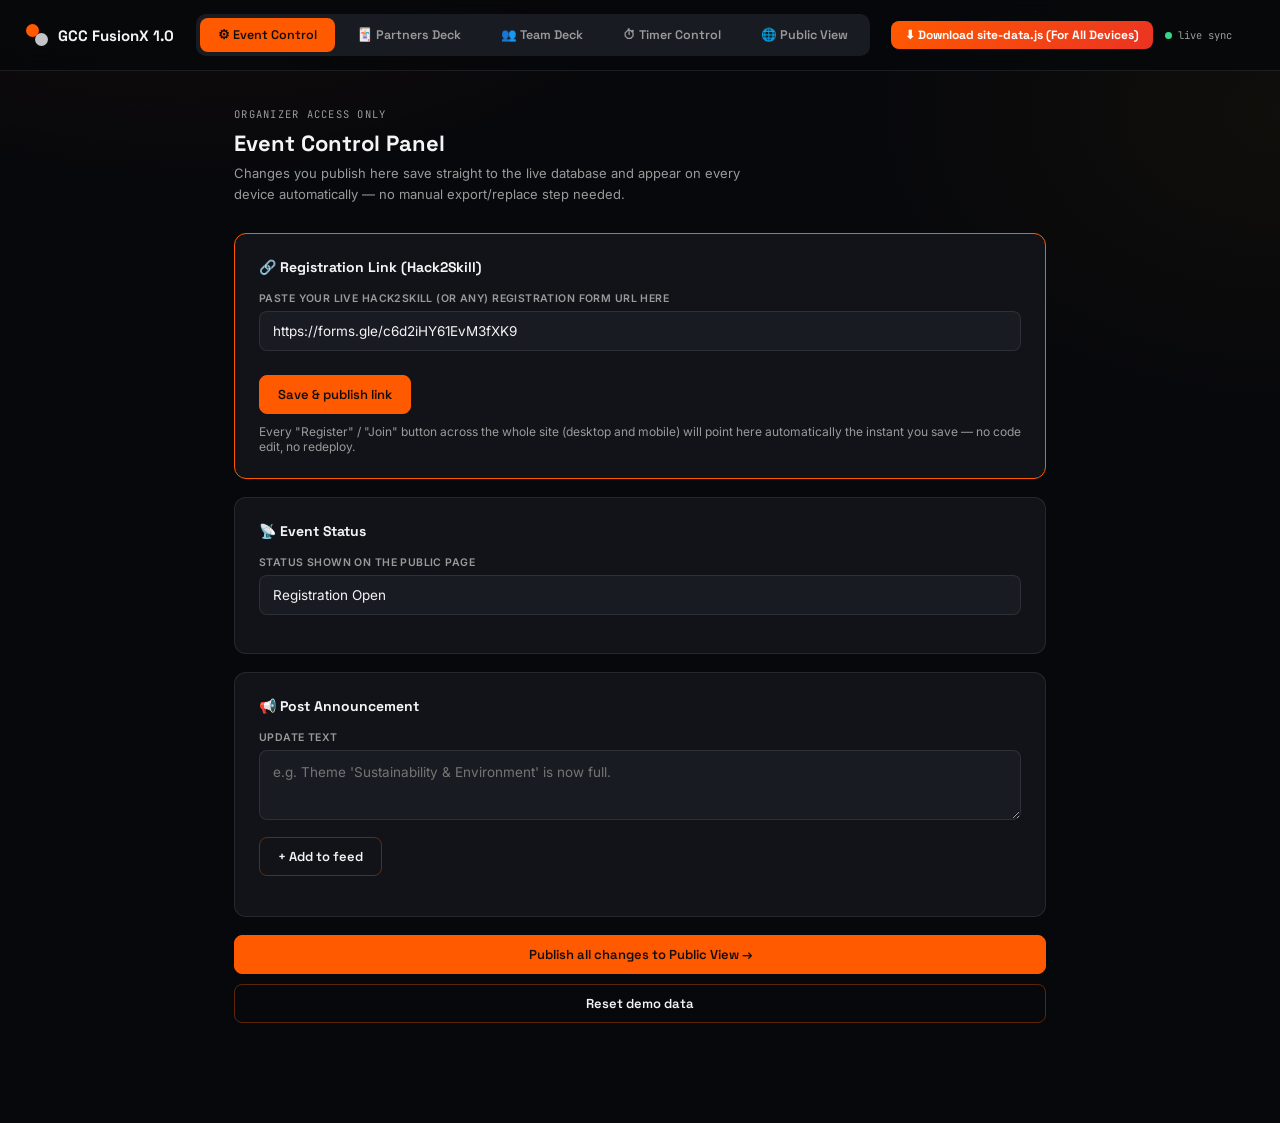
==== commit 65c5966a: "Add Problem Statements page with live hackathon timer, admin controls, and navigation updates" ====
--- a/admin-portal.html
+++ b/admin-portal.html
@@ -18,6 +18,7 @@
 <script src="https://www.gstatic.com/firebasejs/10.12.2/firebase-firestore-compat.js"></script>
 <script src="js/firebase-init.js"></script>
 <script src="js/site-live-sync.js"></script>
+<script src="js/timer-sync.js"></script>
 <style>
 /* =====================================================================
    DESIGN TOKENS
@@ -217,6 +218,114 @@
 .toast-deck{position:fixed;bottom:22px;right:22px;background:var(--surface2);border:1px solid var(--green-border);color:var(--green);font-size:12.5px;font-weight:500;padding:9px 16px;border-radius:999px;display:flex;align-items:center;gap:7px;opacity:0;transform:translateY(8px);transition:opacity .25s,transform .25s;pointer-events:none;z-index:999;}
 .toast-deck.show{opacity:1;transform:translateY(0);}
 
+/* =====================================================================
+   TIMER DASHBOARD (Tab 4)
+   ===================================================================== */
+.timer-console-card {
+  background: linear-gradient(135deg, rgba(17, 19, 24, 0.96), rgba(25, 27, 34, 0.92));
+  border: 1px solid var(--line);
+  border-radius: var(--radius);
+  padding: 32px 28px;
+  margin-bottom: 24px;
+  position: relative;
+  overflow: hidden;
+  box-shadow: 0 10px 30px rgba(0,0,0,0.5);
+}
+.timer-console-card::before {
+  content: '';
+  position: absolute;
+  top: 0; left: 0; right: 0; height: 3px;
+  background: linear-gradient(90deg, var(--accent), var(--amber), var(--green));
+}
+.timer-digital-box {
+  display: flex;
+  align-items: center;
+  justify-content: center;
+  gap: 12px;
+  font-family: var(--font-mono);
+  margin: 28px 0;
+  flex-wrap: wrap;
+}
+.t-digit-pod {
+  background: rgba(0, 0, 0, 0.65);
+  border: 1px solid rgba(255, 255, 255, 0.08);
+  border-radius: 12px;
+  padding: 16px 20px;
+  text-align: center;
+  min-width: 95px;
+  box-shadow: inset 0 2px 12px rgba(0,0,0,0.6);
+}
+.t-digit-val {
+  font-size: 38px;
+  font-weight: 700;
+  color: #fff;
+  letter-spacing: 2px;
+  text-shadow: 0 0 16px rgba(255, 90, 0, 0.35);
+  line-height: 1;
+}
+.t-digit-lbl {
+  font-size: 9px;
+  text-transform: uppercase;
+  letter-spacing: 1.5px;
+  color: var(--muted);
+  margin-top: 6px;
+}
+.t-digit-sep {
+  font-size: 30px;
+  color: var(--muted2);
+  font-weight: 700;
+  animation: pulseSep 1.5s infinite;
+}
+@keyframes pulseSep { 0%,100%{opacity:0.3;} 50%{opacity:1;} }
+.timer-ctrl-btns {
+  display: flex;
+  flex-wrap: wrap;
+  gap: 12px;
+  justify-content: center;
+  margin: 24px 0 12px;
+}
+.btn-timer-action {
+  padding: 12px 22px;
+  font-size: 13px;
+  font-weight: 700;
+  font-family: var(--font-display);
+  border-radius: 10px;
+  cursor: pointer;
+  border: none;
+  display: inline-flex;
+  align-items: center;
+  gap: 8px;
+  transition: transform 0.15s, box-shadow 0.15s, background 0.15s;
+}
+.btn-timer-action:hover { transform: translateY(-2px); }
+.btn-timer-action:active { transform: translateY(0); }
+.btn-timer-start {
+  background: linear-gradient(135deg, #10b981, #059669);
+  color: #fff;
+  box-shadow: 0 4px 18px rgba(16, 185, 129, 0.35);
+}
+.btn-timer-hold {
+  background: linear-gradient(135deg, #f59e0b, #d97706);
+  color: #111;
+  box-shadow: 0 4px 18px rgba(245, 158, 11, 0.3);
+}
+.btn-timer-stop {
+  background: linear-gradient(135deg, #ef4444, #dc2626);
+  color: #fff;
+  box-shadow: 0 4px 18px rgba(239, 68, 68, 0.35);
+}
+.btn-timer-restart {
+  background: linear-gradient(135deg, #ff5a00, #ea580c);
+  color: #fff;
+  box-shadow: 0 4px 18px rgba(255, 90, 0, 0.35);
+}
+.btn-timer-reset {
+  background: rgba(255,255,255,0.06);
+  color: var(--ink);
+  border: 1px solid var(--line);
+}
+.btn-timer-reset:hover { background: rgba(255,255,255,0.12); }
+
 @media(max-width:680px){
   .card-body-grid{grid-template-columns:1fr;} .field-row,.link-fields{grid-template-columns:1fr;}
   .logo-col{flex-direction:row;align-items:center;} .logo-preview{width:60px;height:60px;flex-shrink:0;}
@@ -239,11 +348,15 @@
     <button class="tab active" id="tabEvent"  onclick="switchView('event')">&#9881; Event Control</button>
     <button class="tab"        id="tabDeck"   onclick="switchView('deck')">&#127183; Partners Deck</button>
     <button class="tab"        id="tabTeam"   onclick="switchView('team')">&#128101; Team Deck</button>
+    <button class="tab"        id="tabTimer"  onclick="switchView('timer')">&#9201; Timer Control</button>
     <button class="tab"        id="tabPublic" onclick="switchView('public')">&#127760; Public View</button>
   </div>
-  <div class="conn">
-    <span class="live-dot"></span> live sync
-    <span class="waveform"><span></span><span></span><span></span><span></span></span>
+  <div style="display:flex;align-items:center;gap:12px;">
+    <button class="btn btn-sm" style="background:linear-gradient(135deg,#FF5A00,#EA3323);color:#fff;font-weight:700;border:none;border-radius:8px;padding:6px 14px;cursor:pointer;display:inline-flex;align-items:center;gap:6px;" onclick="downloadPublishedData()" title="Download updated site-data.js to update all devices">&#11015; Download site-data.js (For All Devices)</button>
+    <div class="conn">
+      <span class="live-dot"></span> live sync
+      <span class="waveform"><span></span><span></span><span></span><span></span></span>
+    </div>
   </div>
 </div>
 
@@ -342,6 +455,114 @@
     </div>
     <div id="teamGroupsList"></div>
     <button class="btn btn-primary btn-full" style="margin-top:18px;" onclick="publishTeam()">Publish all changes to Public View &#8594;</button>
+  </div>
+</div>
+
+  <!-- ============================================================
+     TAB 4  TIMER CONTROL DECK
+     ============================================================ -->
+<div class="view" id="view-timer">
+  <div class="wrap">
+    <div class="eyebrow">Restricted Admin Timing Deck</div>
+    <h1 class="pg">Hackathon Timer &amp; Stopwatch Console</h1>
+    <p class="lede">You have full, exclusive authority to start, hold, stop, restart, and reset the official 24-hour hackathon mission clock. Changes broadcast in real-time to the public Problem Statements page and across all participant displays.</p>
+
+    <div class="timer-console-card">
+      <div style="display:flex;align-items:center;justify-content:space-between;flex-wrap:wrap;gap:10px;margin-bottom:18px;">
+        <div style="display:flex;align-items:center;gap:10px;">
+          <span class="live-dot" id="admTimerBeacon"></span>
+          <span style="font-family:var(--font-mono);font-size:12px;font-weight:700;letter-spacing:1px;text-transform:uppercase;" id="admTimerStatusText">TIMER STOPPED</span>
+        </div>
+        <div style="font-family:var(--font-mono);font-size:11.5px;color:var(--muted);">
+          MODE: <span id="admTimerModeLabel" style="color:var(--accent);font-weight:700;">COUNTDOWN (24H)</span>
+        </div>
+      </div>
+
+      <div class="timer-digital-box">
+        <div class="t-digit-pod">
+          <div class="t-digit-val" id="admH">24</div>
+          <div class="t-digit-lbl">Hours</div>
+        </div>
+        <div class="t-digit-sep">:</div>
+        <div class="t-digit-pod">
+          <div class="t-digit-val" id="admM">00</div>
+          <div class="t-digit-lbl">Minutes</div>
+        </div>
+        <div class="t-digit-sep">:</div>
+        <div class="t-digit-pod">
+          <div class="t-digit-val" id="admS">00</div>
+          <div class="t-digit-lbl">Seconds</div>
+        </div>
+        <div class="t-digit-sep">:</div>
+        <div class="t-digit-pod">
+          <div class="t-digit-val" id="admMs" style="color:var(--accent);">00</div>
+          <div class="t-digit-lbl">Msec</div>
+        </div>
+      </div>
+
+      <!-- Progress bar -->
+      <div style="margin:20px 0 10px;">
+        <div style="display:flex;justify-content:space-between;font-family:var(--font-mono);font-size:11px;color:var(--muted);margin-bottom:6px;">
+          <span>Hackathon Progress</span>
+          <span id="admProgressText">0.0% Elapsed</span>
+        </div>
+        <div style="height:8px;background:rgba(255,255,255,0.06);border-radius:99px;overflow:hidden;border:1px solid var(--line);">
+          <div id="admProgressBar" style="height:100%;width:0%;background:linear-gradient(90deg,var(--accent),#ff944d);transition:width 0.3s ease;"></div>
+        </div>
+      </div>
+
+      <!-- Main Action Controls -->
+      <div class="timer-ctrl-btns">
+        <button class="btn-timer-action btn-timer-start" onclick="adminTimerStart()">
+          &#9654; START TIMER
+        </button>
+        <button class="btn-timer-action btn-timer-hold" onclick="adminTimerHold()">
+          &#10074;&#10074; HOLD / PAUSE
+        </button>
+        <button class="btn-timer-action btn-timer-stop" onclick="adminTimerStop()">
+          &#9632; STOP TIMER
+        </button>
+        <button class="btn-timer-action btn-timer-restart" onclick="adminTimerRestart()">
+          &#8635; RESTART
+        </button>
+        <button class="btn-timer-action btn-timer-reset" onclick="adminTimerReset()">
+          &#8634; RESET TO 24H
+        </button>
+      </div>
+    </div>
+
+    <!-- Timing Configuration Settings -->
+    <div class="card">
+      <h3>&#9881; Timer Settings &amp; Display Mode</h3>
+      <div class="field-row">
+        <div class="field-group">
+          <label>Clock Mode</label>
+          <select id="admModeSelect" onchange="adminChangeMode(this.value)">
+            <option value="countdown">Countdown Timer (T-Minus 24:00:00 to 00:00:00)</option>
+            <option value="stopwatch">Stopwatch Mode (Count Up from 00:00:00)</option>
+          </select>
+        </div>
+        <div class="field-group">
+          <label>Hackathon Duration</label>
+          <select id="admDurationSelect" onchange="adminChangeDuration(this.value)">
+            <option value="24" selected>24 Hours (Standard 24h Hackathon)</option>
+            <option value="12">12 Hours (Half-Day Hackathon)</option>
+            <option value="8">8 Hours (Sprint Mode)</option>
+            <option value="1">1 Hour (Testing &amp; Dry Run)</option>
+            <option value="0.0833">5 Minutes (Quick Demo)</option>
+          </select>
+        </div>
+      </div>
+
+      <div style="display:flex;gap:12px;margin-top:16px;flex-wrap:wrap;align-items:center;justify-content:space-between;padding-top:16px;border-top:1px solid var(--line);">
+        <a href="problem-statements.html" target="_blank" class="btn btn-sm" style="background:var(--accent);color:#fff;font-weight:700;display:inline-flex;align-items:center;gap:8px;padding:8px 16px;border-radius:8px;">
+          View Live Problem Statements Page &#8599;
+        </a>
+        <span style="font-family:var(--font-mono);font-size:11px;color:var(--muted);">
+          &#9989; Live synchronized with all visitors across all devices
+        </span>
+      </div>
+    </div>
   </div>
 </div>
 
@@ -444,6 +665,8 @@
   registrationLink = getEffectiveRegLink();
   if (window.FX_PUBLISHED_DATA) {
     window.FX_PUBLISHED_DATA.registrationLink = registrationLink;
+    window.FX_PUBLISHED_DATA.partners = partners;
+    window.FX_PUBLISHED_DATA.team = teamData;
   }
   if(!window.FX_DOC){
     return;
@@ -452,8 +675,13 @@
     partners: partners,
     team: teamData,
     registrationLink: registrationLink
-  }, { merge: true }).catch(function(err){
+  }, { merge: true }).then(function(){
+    var c = document.querySelector('.conn');
+    if (c) c.innerHTML = '<span class="live-dot" style="background:var(--green)"></span> live cloud sync';
+  }).catch(function(err){
     console.warn('[FusionX] Live publish failed:', err);
+    var c = document.querySelector('.conn');
+    if (c) c.innerHTML = '<span class="live-dot" style="background:var(--amber,#ffb020)"></span> local save · download site-data.js for all devices';
   });
 }
 
@@ -655,9 +883,7 @@
 var PARTNERS_KEY = 'fusionx_partners_store';
 var TYPE_OPTIONS = ['Community Partner','Platform Partner','Sponsor','Flagship Collaboration','Media Partner','Custom'];
 var DEFAULT_PARTNERS = [
-  {id:'p1',logo:'assets/gdg-logo.png',type:'Community Partner',eyebrow:'Together We Build',headingWhite:'Community',headingAccent:'Partners',desc:'We collaborate with forward-thinking organizations and communities to empower builders, innovators, and future leaders.',name:'Google Developer Groups',role:'Community Partner',partnerDesc:'Empowering student developers through learning, sharing, and building cutting-edge applications together.',linkText:'',linkUrl:''},
-  {id:'p2',logo:'assets/gcc-logo.png',type:'Organizing Partner',eyebrow:'Powering The Build',headingWhite:'Organizing',headingAccent:'Partners',desc:'Fostering programmatic excellence, peer learning, and hands-on developer experiences across the ecosystem.',name:'Growing Coders Club',role:'Organizing Partner',partnerDesc:'Building a community of passionate developers through workshops, hackathons, and collaborative projects.',linkText:'',linkUrl:''},
-  {id:'p3',logo:'partners/devfolio-mark.svg',type:'Platform Partner',eyebrow:'Ideas Today, Impact Tomorrow',headingWhite:'Platform',headingAccent:'Partners',desc:'We team up with platforms that power builders across the ecosystem, from first commit to demo day.',name:'Devfolio',role:'Platform Partner',partnerDesc:"Powering India's largest hackathons with seamless project submission, judging, and builder ecosystem tools.",linkText:'',linkUrl:''}
+  {id:'p1',logo:'assets/gdg-logo.png',type:'Community Partner',eyebrow:'Together We Build',headingWhite:'Community',headingAccent:'Partners',desc:'We collaborate with forward-thinking organizations and communities to empower builders, innovators, and future leaders.',name:'Google Developer Groups',role:'Community Partner',partnerDesc:'Empowering student developers through learning, sharing, and building cutting-edge applications together.',linkText:'',linkUrl:''}
 ];
 
 var FXP = {
@@ -832,15 +1058,18 @@
    C — TAB SWITCHER & INIT
    ============================================================== */
 function switchView(name){
-  ['event','deck','team','public'].forEach(function(v){
-    document.getElementById('view-'+v).classList.toggle('active',v===name);
+  ['event','deck','team','timer','public'].forEach(function(v){
+    var el = document.getElementById('view-'+v);
+    if(el) el.classList.toggle('active',v===name);
     var key='tab'+v.charAt(0).toUpperCase()+v.slice(1);
-    document.getElementById(key).classList.toggle('active',v===name);
+    var tab = document.getElementById(key);
+    if(tab) tab.classList.toggle('active',v===name);
   });
   if(name==='public') pollPublic();
   if(name==='event')  hydrateAdmin();
   if(name==='deck')   renderDeck();
   if(name==='team')   renderTeamDeck();
+  if(name==='timer')  renderAdminTimerView();
 }
 
 /* ==============================================================
@@ -855,10 +1084,10 @@
   groups: {
     GV: { title:'Guide the Vision', icon:'fa-graduation-cap', blurb:'Overall guidance & faculty direction', members:[
       {name:'Shri. CA. N.V. Natarajan', role:'Chairman of Institutions', tag:'Chief Patron', img:'assets/team/chairman.jpg'},
-      {name:'', role:'', tag:'Chief Patron', img:'assets/team/ccmam.jpg'},
+      {name:'Smt. MANGAI NATARAJAN', role:'Correspondent Paavai Educational Institutions', tag:'Chief Patron', img:'assets/team/ccmam.jpg'},
       {name:'Dr. M. Perm Kumar', role:'Principal of Paavai Engineering College', tag:'Patron', img:'assets/team/principal.jpg'},
       {name:'Dr. B. Venkatesan', role:'Head of IT', tag:'Convener', img:'assets/team/hod.jpg'},
-      {name:'Mr. R. Rakesh', role:'AP/IT', tag:'Faculty Co-ordinator', img:''},
+      {name:'Mr. R. Rakesh', role:'AP/IT', tag:'Faculty Co-ordinator', img:'assets/team/rakesh.jpeg'},
       {name:'Mrs. B. Deepa', role:'AP/IT', tag:'Faculty Co-ordinator', img:'assets/team/deepa.jpg'}
     ]}
   }
@@ -993,12 +1222,151 @@
 }
 function publishTeam(){
   FXT.save(teamData);
+  downloadPublishedData();
+  showDeckToast();
+}
+function publishAll(){
+  FXP.save(partners);
+  FXT.save(teamData);
+  downloadPublishedData();
   showDeckToast();
 }
 document.getElementById('btnTeamReset') && document.getElementById('btnTeamReset').addEventListener('click', function(){
   teamData = FXT.reset();
   renderTeamDeck();
 });
+
+/* ==============================================================
+   D — TIMER CONTROL DECK (Tab 4)
+   ============================================================== */
+function renderAdminTimerView(){
+  if (!window.FX_Timer) return;
+  var t = window.FX_Timer.getTime();
+  var st = window.FX_Timer.getState();
+
+  var hEl = document.getElementById('admH');
+  var mEl = document.getElementById('admM');
+  var sEl = document.getElementById('admS');
+  var msEl = document.getElementById('admMs');
+  if (hEl) hEl.textContent = t.hours;
+  if (mEl) mEl.textContent = t.minutes;
+  if (sEl) sEl.textContent = t.seconds;
+  if (msEl) msEl.textContent = t.ms;
+
+  var beacon = document.getElementById('admTimerBeacon');
+  var statusText = document.getElementById('admTimerStatusText');
+  var modeLabel = document.getElementById('admTimerModeLabel');
+  var progText = document.getElementById('admProgressText');
+  var progBar = document.getElementById('admProgressBar');
+  var modeSel = document.getElementById('admModeSelect');
+  var durSel = document.getElementById('admDurationSelect');
+
+  if (modeSel && document.activeElement !== modeSel) {
+    modeSel.value = st.mode || 'countdown';
+  }
+  if (durSel && document.activeElement !== durSel) {
+    var hrs = (st.durationMs / 3600000).toFixed(4);
+    for (var i = 0; i < durSel.options.length; i++) {
+      if (Math.abs(parseFloat(durSel.options[i].value) - parseFloat(hrs)) < 0.01) {
+        durSel.selectedIndex = i;
+        break;
+      }
+    }
+  }
+
+  if (statusText) {
+    if (t.status === 'running') {
+      statusText.textContent = 'HACKATHON RUNNING';
+      statusText.style.color = 'var(--green)';
+      if (beacon) { beacon.style.background = 'var(--green)'; beacon.style.display = 'inline-block'; }
+    } else if (t.status === 'held') {
+      statusText.textContent = 'TIMER ON HOLD / PAUSED';
+      statusText.style.color = 'var(--amber)';
+      if (beacon) { beacon.style.background = 'var(--amber)'; beacon.style.display = 'inline-block'; }
+    } else if (t.status === 'completed') {
+      statusText.textContent = 'HACKATHON COMPLETED';
+      statusText.style.color = 'var(--accent)';
+      if (beacon) { beacon.style.background = 'var(--accent)'; beacon.style.display = 'inline-block'; }
+    } else {
+      statusText.textContent = 'TIMER STOPPED';
+      statusText.style.color = 'var(--muted)';
+      if (beacon) { beacon.style.background = 'var(--muted2)'; beacon.style.display = 'inline-block'; }
+    }
+  }
+
+  if (modeLabel) {
+    modeLabel.textContent = (st.mode === 'countdown' ? 'COUNTDOWN (' + Math.round(st.durationMs / 3600000) + 'H)' : 'STOPWATCH (COUNT UP)').toUpperCase();
+  }
+
+  if (progText) {
+    progText.textContent = t.progressPct.toFixed(1) + '% Elapsed';
+  }
+  if (progBar) {
+    progBar.style.width = Math.min(100, t.progressPct) + '%';
+  }
+}
+
+function adminTimerStart(){
+  if (window.FX_Timer) {
+    window.FX_Timer.start();
+    showDeckToast();
+    renderAdminTimerView();
+  }
+}
+
+function adminTimerHold(){
+  if (window.FX_Timer) {
+    window.FX_Timer.hold();
+    showDeckToast();
+    renderAdminTimerView();
+  }
+}
+
+function adminTimerStop(){
+  if (window.FX_Timer) {
+    window.FX_Timer.stop();
+    showDeckToast();
+    renderAdminTimerView();
+  }
+}
+
+function adminTimerRestart(){
+  if (confirm('Restart hackathon clock from beginning?')) {
+    if (window.FX_Timer) {
+      window.FX_Timer.restart();
+      showDeckToast();
+      renderAdminTimerView();
+    }
+  }
+}
+
+function adminTimerReset(){
+  if (confirm('Reset timer to 24-hour baseline (stopped)?')) {
+    if (window.FX_Timer) {
+      window.FX_Timer.reset(24);
+      showDeckToast();
+      renderAdminTimerView();
+    }
+  }
+}
+
+function adminChangeMode(mode){
+  if (window.FX_Timer) {
+    window.FX_Timer.setMode(mode);
+    showDeckToast();
+    renderAdminTimerView();
+  }
+}
+
+function adminChangeDuration(val){
+  if (window.FX_Timer) {
+    window.FX_Timer.setDuration(val);
+    showDeckToast();
+    renderAdminTimerView();
+  }
+}
+
+window.addEventListener('fx:timer-change', renderAdminTimerView);
 
 (function init(){
   partners = FXP.load();
@@ -1009,7 +1377,14 @@
   renderDeck();
   teamData = FXT.load();
   renderTeamDeck();
+  renderAdminTimerView();
   setInterval(pollPublic,4000);
+  setInterval(function(){
+    var vTimer = document.getElementById('view-timer');
+    if (vTimer && vTimer.classList.contains('active')) {
+      renderAdminTimerView();
+    }
+  }, 100);
 })();
 </script>
 </body>
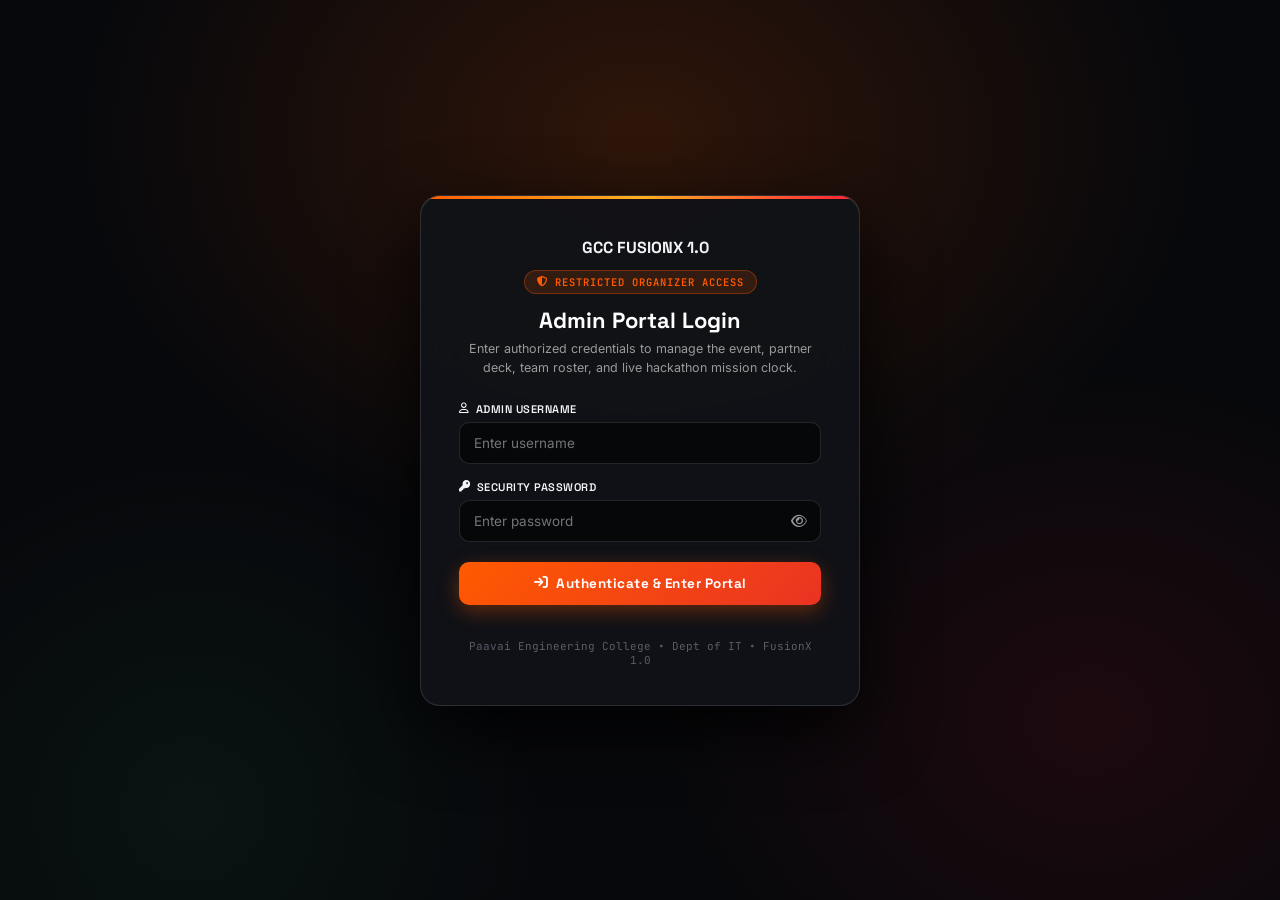
==== commit b27e39d9: "Add secure admin login gate with credentials and session management" ====
--- a/admin-portal.html
+++ b/admin-portal.html
@@ -4,6 +4,7 @@
 <meta charset="UTF-8"><meta name="viewport" content="width=device-width, initial-scale=1.0">
 <title>GCC FusionX 1.0 — Unified Admin Portal</title>
 <link href="https://fonts.googleapis.com/css2?family=Space+Grotesk:wght@500;600;700&family=Inter:wght@400;500;600&family=JetBrains+Mono:wght@400;500;600&display=swap" rel="stylesheet">
+<link rel="stylesheet" href="https://cdnjs.cloudflare.com/ajax/libs/font-awesome/6.6.0/css/all.min.css">
 <script src="state.js"></script>
 <script src="animations.js" defer></script>
 <!-- The real, permanent published data (see data/site-data.js). Admin
@@ -326,6 +327,220 @@
 }
 .btn-timer-reset:hover { background: rgba(255,255,255,0.12); }
 
+/* =====================================================================
+   ADMIN LOGIN GATE
+   ===================================================================== */
+.admin-login-screen {
+  position: fixed;
+  inset: 0;
+  z-index: 9999;
+  background: #07080b;
+  background-image:
+    radial-gradient(ellipse 800px 600px at 50% 15%, rgba(255, 90, 0, 0.16), transparent 70%),
+    radial-gradient(ellipse 600px 500px at 85% 80%, rgba(255, 30, 56, 0.09), transparent 70%),
+    radial-gradient(circle 500px at 15% 90%, rgba(53, 214, 138, 0.06), transparent 70%);
+  display: flex;
+  align-items: center;
+  justify-content: center;
+  padding: 20px;
+}
+
+.login-card {
+  width: 100%;
+  max-width: 440px;
+  background: rgba(17, 19, 24, 0.92);
+  border: 1px solid rgba(255, 255, 255, 0.12);
+  border-radius: 20px;
+  padding: clamp(28px, 5vw, 38px);
+  box-shadow: 0 24px 70px rgba(0, 0, 0, 0.85), inset 0 1px 0 rgba(255, 255, 255, 0.1);
+  backdrop-filter: blur(24px);
+  -webkit-backdrop-filter: blur(24px);
+  position: relative;
+  overflow: hidden;
+  animation: loginCardFadeIn 0.4s cubic-bezier(0.16, 1, 0.3, 1);
+}
+
+.login-card::before {
+  content: '';
+  position: absolute;
+  top: 0; left: 0; right: 0; height: 3px;
+  background: linear-gradient(90deg, #FF5A00, #ffb020, #FF1E38);
+}
+
+@keyframes loginCardFadeIn {
+  from { opacity: 0; transform: translateY(18px) scale(0.97); }
+  to { opacity: 1; transform: translateY(0) scale(1); }
+}
+
+.login-header {
+  text-align: center;
+  margin-bottom: 24px;
+}
+
+.login-brand-row {
+  display: inline-flex;
+  align-items: center;
+  gap: 10px;
+  font-family: var(--font-display);
+  font-weight: 700;
+  font-size: 16px;
+  margin-bottom: 12px;
+}
+
+.login-badge {
+  display: inline-flex;
+  align-items: center;
+  gap: 6px;
+  font-family: var(--font-mono);
+  font-size: 10.5px;
+  font-weight: 600;
+  letter-spacing: 1px;
+  text-transform: uppercase;
+  color: var(--accent);
+  background: var(--accent-dim);
+  border: 1px solid var(--accent-border);
+  padding: 4px 12px;
+  border-radius: 100px;
+  margin-bottom: 12px;
+}
+
+.login-title {
+  font-family: var(--font-display);
+  font-size: 22px;
+  font-weight: 700;
+  color: #fff;
+  margin-bottom: 6px;
+}
+
+.login-desc {
+  color: var(--muted);
+  font-size: 12.5px;
+  line-height: 1.5;
+}
+
+.login-form {
+  display: flex;
+  flex-direction: column;
+  gap: 16px;
+}
+
+.login-field-wrap {
+  display: flex;
+  flex-direction: column;
+  gap: 6px;
+}
+
+.login-field-wrap label {
+  font-family: var(--font-display);
+  font-size: 11px;
+  font-weight: 600;
+  letter-spacing: 0.5px;
+  color: var(--ink);
+  display: flex;
+  align-items: center;
+  gap: 6px;
+}
+
+.login-input-box {
+  position: relative;
+  display: flex;
+  align-items: center;
+}
+
+.login-input-box input {
+  width: 100%;
+  background: rgba(0, 0, 0, 0.55);
+  border: 1px solid rgba(255, 255, 255, 0.12);
+  border-radius: 10px;
+  padding: 12px 42px 12px 14px;
+  font-family: var(--font-ui);
+  font-size: 13.5px;
+  color: #fff;
+  transition: border-color 0.2s, box-shadow 0.2s;
+}
+
+.login-input-box input:focus {
+  outline: none;
+  border-color: var(--accent);
+  box-shadow: 0 0 0 3px rgba(255, 90, 0, 0.2);
+}
+
+.login-input-icon {
+  position: absolute;
+  right: 14px;
+  color: var(--muted);
+  font-size: 14px;
+  cursor: pointer;
+  transition: color 0.15s;
+  user-select: none;
+}
+
+.login-input-icon:hover {
+  color: #fff;
+}
+
+.login-error {
+  display: none;
+  background: rgba(239, 68, 68, 0.14);
+  border: 1px solid rgba(239, 68, 68, 0.35);
+  color: #ff8a8a;
+  font-size: 12px;
+  padding: 10px 14px;
+  border-radius: 8px;
+  font-family: var(--font-ui);
+}
+
+.login-error.show {
+  display: flex;
+  align-items: center;
+  gap: 8px;
+  animation: shakeError 0.35s ease-in-out;
+}
+
+@keyframes shakeError {
+  0%, 100% { transform: translateX(0); }
+  20%, 60% { transform: translateX(-6px); }
+  40%, 80% { transform: translateX(6px); }
+}
+
+.login-btn {
+  background: linear-gradient(135deg, #FF5A00, #EA3323);
+  color: #fff;
+  border: none;
+  border-radius: 10px;
+  padding: 13px;
+  font-family: var(--font-display);
+  font-size: 13.5px;
+  font-weight: 700;
+  letter-spacing: 0.5px;
+  cursor: pointer;
+  box-shadow: 0 6px 20px rgba(255, 90, 0, 0.35);
+  transition: transform 0.15s, box-shadow 0.15s, filter 0.15s;
+  display: flex;
+  align-items: center;
+  justify-content: center;
+  gap: 8px;
+  margin-top: 4px;
+}
+
+.login-btn:hover {
+  transform: translateY(-1px);
+  filter: brightness(1.06);
+  box-shadow: 0 8px 24px rgba(255, 90, 0, 0.45);
+}
+
+.login-btn:active {
+  transform: translateY(0);
+}
+
+.login-footer-note {
+  text-align: center;
+  font-size: 11px;
+  color: var(--muted2);
+  margin-top: 18px;
+  font-family: var(--font-mono);
+}
+
 @media(max-width:680px){
   .card-body-grid{grid-template-columns:1fr;} .field-row,.link-fields{grid-template-columns:1fr;}
   .logo-col{flex-direction:row;align-items:center;} .logo-preview{width:60px;height:60px;flex-shrink:0;}
@@ -335,6 +550,58 @@
 </style>
 </head>
 <body>
+
+<!-- ============================================================
+     ADMIN AUTHENTICATION GATE
+     ============================================================ -->
+<div class="admin-login-screen" id="adminLoginGate">
+  <div class="login-card">
+    <div class="login-header">
+      <div class="login-brand-row">
+        <div class="mark"><div class="c1"></div><div class="c2"></div></div>
+        GCC FUSIONX 1.0
+      </div>
+      <div>
+        <span class="login-badge"><i class="fa-solid fa-shield-halved"></i> RESTRICTED ORGANIZER ACCESS</span>
+      </div>
+      <h1 class="login-title">Admin Portal Login</h1>
+      <p class="login-desc">Enter authorized credentials to manage the event, partner deck, team roster, and live hackathon mission clock.</p>
+    </div>
+
+    <form class="login-form" id="adminLoginForm" onsubmit="handleAdminLogin(event)">
+      <div class="login-field-wrap">
+        <label for="adminUsername"><i class="fa-regular fa-user"></i> Admin Username</label>
+        <div class="login-input-box">
+          <input type="text" id="adminUsername" placeholder="Enter username" autocomplete="username" required>
+        </div>
+      </div>
+
+      <div class="login-field-wrap">
+        <label for="adminPassword"><i class="fa-solid fa-key"></i> Security Password</label>
+        <div class="login-input-box">
+          <input type="password" id="adminPassword" placeholder="Enter password" autocomplete="current-password" required>
+          <span class="login-input-icon" id="togglePasswordBtn" onclick="togglePasswordVisibility()" title="Show/Hide Password">
+            <i class="fa-regular fa-eye" id="togglePasswordIcon"></i>
+          </span>
+        </div>
+      </div>
+
+      <div class="login-error" id="loginErrorMsg">
+        <i class="fa-solid fa-triangle-exclamation"></i> Invalid username or password. Access denied.
+      </div>
+
+      <button type="submit" class="login-btn" id="loginSubmitBtn">
+        <i class="fa-solid fa-arrow-right-to-bracket"></i> Authenticate &amp; Enter Portal
+      </button>
+
+      <div class="login-footer-note">
+        Paavai Engineering College &bull; Dept of IT &bull; FusionX 1.0
+      </div>
+    </form>
+  </div>
+</div>
+
+<div id="adminApp" style="display:none;">
 
 <!-- ============================================================
      MODE BAR — 3 tabs
@@ -353,6 +620,7 @@
   </div>
   <div style="display:flex;align-items:center;gap:12px;">
     <button class="btn btn-sm" style="background:linear-gradient(135deg,#FF5A00,#EA3323);color:#fff;font-weight:700;border:none;border-radius:8px;padding:6px 14px;cursor:pointer;display:inline-flex;align-items:center;gap:6px;" onclick="downloadPublishedData()" title="Download updated site-data.js to update all devices">&#11015; Download site-data.js (For All Devices)</button>
+    <button class="btn btn-sm" style="background:rgba(255,255,255,0.06);color:#ff8a8a;border:1px solid rgba(255,138,138,0.25);border-radius:8px;padding:6px 12px;cursor:pointer;display:inline-flex;align-items:center;gap:6px;font-weight:600;" onclick="adminLogout()" title="Log out of Admin Portal"><i class="fa-solid fa-right-from-bracket"></i> Logout</button>
     <div class="conn">
       <span class="live-dot"></span> live sync
       <span class="waveform"><span></span><span></span><span></span><span></span></span>
@@ -606,11 +874,104 @@
 <!-- Toasts -->
 <div class="toast-event" id="toastEvent">Published &#10003;</div>
 <div class="toast-deck"  id="toastDeck">&#10003; Saved &#8212; live on index.html</div>
+</div><!-- /#adminApp -->
 
 <!-- ============================================================
      JAVASCRIPT
      ============================================================ -->
 <script>
+/* ==============================================================
+   0 — ADMIN AUTHENTICATION GATE
+   ============================================================== */
+var ADMIN_AUTH_KEY = 'fusionx_admin_session_auth';
+var VALID_USER = 'Vishnu0910';
+var VALID_PASS = 'Vishnu1123';
+
+function checkAdminAuth(){
+  var isAuth = false;
+  try {
+    isAuth = sessionStorage.getItem(ADMIN_AUTH_KEY) === 'auth_active';
+  } catch(e){}
+
+  var gate = document.getElementById('adminLoginGate');
+  var app = document.getElementById('adminApp');
+
+  if (isAuth) {
+    if (gate) gate.style.display = 'none';
+    if (app) app.style.display = 'block';
+  } else {
+    if (gate) gate.style.display = 'flex';
+    if (app) app.style.display = 'none';
+  }
+}
+
+function handleAdminLogin(e){
+  if (e) e.preventDefault();
+  var uInp = document.getElementById('adminUsername');
+  var pInp = document.getElementById('adminPassword');
+  var errBox = document.getElementById('loginErrorMsg');
+  var btn = document.getElementById('loginSubmitBtn');
+
+  var u = uInp ? uInp.value.trim() : '';
+  var p = pInp ? pInp.value : '';
+
+  if (u === VALID_USER && p === VALID_PASS) {
+    if (errBox) errBox.classList.remove('show');
+    if (btn) btn.innerHTML = '<i class="fa-solid fa-check"></i> Access Granted...';
+    try {
+      sessionStorage.setItem(ADMIN_AUTH_KEY, 'auth_active');
+    } catch(err){}
+    setTimeout(function(){
+      checkAdminAuth();
+      if (typeof hydrateAdmin === 'function') hydrateAdmin();
+      if (typeof renderDeck === 'function') renderDeck();
+      if (typeof renderTeamDeck === 'function') renderTeamDeck();
+      if (typeof renderAdminTimerView === 'function') renderAdminTimerView();
+      if (btn) btn.innerHTML = '<i class="fa-solid fa-arrow-right-to-bracket"></i> Authenticate &amp; Enter Portal';
+    }, 400);
+  } else {
+    if (errBox) {
+      errBox.classList.remove('show');
+      void errBox.offsetWidth; // trigger reflow
+      errBox.classList.add('show');
+    }
+    if (pInp) {
+      pInp.value = '';
+      pInp.focus();
+    }
+  }
+}
+
+function adminLogout(){
+  if (confirm('Are you sure you want to log out of the Admin Portal?')) {
+    try {
+      sessionStorage.removeItem(ADMIN_AUTH_KEY);
+    } catch(e){}
+    var pInp = document.getElementById('adminPassword');
+    if (pInp) pInp.value = '';
+    var errBox = document.getElementById('loginErrorMsg');
+    if (errBox) errBox.classList.remove('show');
+    checkAdminAuth();
+  }
+}
+
+function togglePasswordVisibility(){
+  var pInp = document.getElementById('adminPassword');
+  var icon = document.getElementById('togglePasswordIcon');
+  if (!pInp) return;
+  if (pInp.type === 'password') {
+    pInp.type = 'text';
+    if (icon) icon.className = 'fa-regular fa-eye-slash';
+  } else {
+    pInp.type = 'password';
+    if (icon) icon.className = 'fa-regular fa-eye';
+  }
+}
+
+// Initial check on load
+checkAdminAuth();
+document.addEventListener('DOMContentLoaded', checkAdminAuth);
+
 /* ==============================================================
    A — EVENT CONTROL (Tabs 1 + 3)
    ============================================================== */
@@ -730,7 +1091,8 @@
 function loadSlots(){
   var raw=null;
   try{ raw=localStorage.getItem('fusionx_slots_store'); if(raw) latestSlots=JSON.parse(raw); }catch(e){}
-  var defMax=parseInt(document.getElementById('globalSlotInput').value)||6;
+  var gEl = document.getElementById('globalSlotInput');
+  var defMax = (gEl && parseInt(gEl.value)) || 6;
   if(!latestSlots) latestSlots={defaultSlotsPerTheme:defMax,themes:{}};
   THEMES.forEach(function(t){ if(!latestSlots.themes[t]) latestSlots.themes[t]={used:0,remaining:defMax,total:defMax,isFull:false}; });
   var html='';
@@ -744,7 +1106,8 @@
          +'<div style="height:7px;background:var(--surface2);border:1px solid var(--line);border-radius:4px;overflow:hidden;">'
          +'<div style="width:'+pct+'%;height:100%;background:'+(info.isFull?'var(--accent)':'linear-gradient(90deg,var(--accent),var(--green))')+';transition:width .4s ease;"></div></div></div>';
   });
-  document.getElementById('adminSlotsList').innerHTML=html;
+  var sList = document.getElementById('adminSlotsList');
+  if (sList) sList.innerHTML=html;
   updateBalanceView();
 }
 
@@ -814,20 +1177,21 @@
 
 function hydrateAdmin(){
   localState=loadEvState();
-  document.getElementById('heroImageInput').value=localState.heroImage||'';
-  document.getElementById('heroPreview').src=localState.heroImage||'';
-  document.getElementById('videoInput').value=localState.video||'';
-  document.getElementById('statusInput').value=localState.status||'open';
-  document.getElementById('paymentInput').value=localState.paymentNote||'';
-  renderFeedAdmin(); loadSlots();
+  var hInp=document.getElementById('heroImageInput'); if(hInp) hInp.value=localState.heroImage||'';
+  var hPrv=document.getElementById('heroPreview'); if(hPrv) hPrv.src=localState.heroImage||'';
+  var vInp=document.getElementById('videoInput'); if(vInp) vInp.value=localState.video||'';
+  var sInp=document.getElementById('statusInput'); if(sInp) sInp.value=localState.status||'open';
+  var pInp=document.getElementById('paymentInput'); if(pInp) pInp.value=localState.paymentNote||'';
+  renderFeedAdmin();
+  try { loadSlots(); } catch(e){}
 }
 
 function publishAll(){
   saveRegLink();
-  localState.heroImage=document.getElementById('heroImageInput').value;
-  localState.video=document.getElementById('videoInput').value;
-  localState.status=document.getElementById('statusInput').value;
-  localState.paymentNote=document.getElementById('paymentInput').value;
+  var hInp=document.getElementById('heroImageInput'); if(hInp) localState.heroImage=hInp.value;
+  var vInp=document.getElementById('videoInput'); if(vInp) localState.video=vInp.value;
+  var sInp=document.getElementById('statusInput'); if(sInp) localState.status=sInp.value;
+  var pInp=document.getElementById('paymentInput'); if(pInp) localState.paymentNote=pInp.value;
   var ok=saveEvState(localState);
   showEvToast(ok?'Published to Public View \u2713':'Publish failed \u2014 try again');
   renderPublic(localState);
@@ -1369,6 +1733,7 @@
 window.addEventListener('fx:timer-change', renderAdminTimerView);
 
 (function init(){
+  checkAdminAuth();
   partners = FXP.load();
   localState=loadEvState();
   saveEvState(localState);
